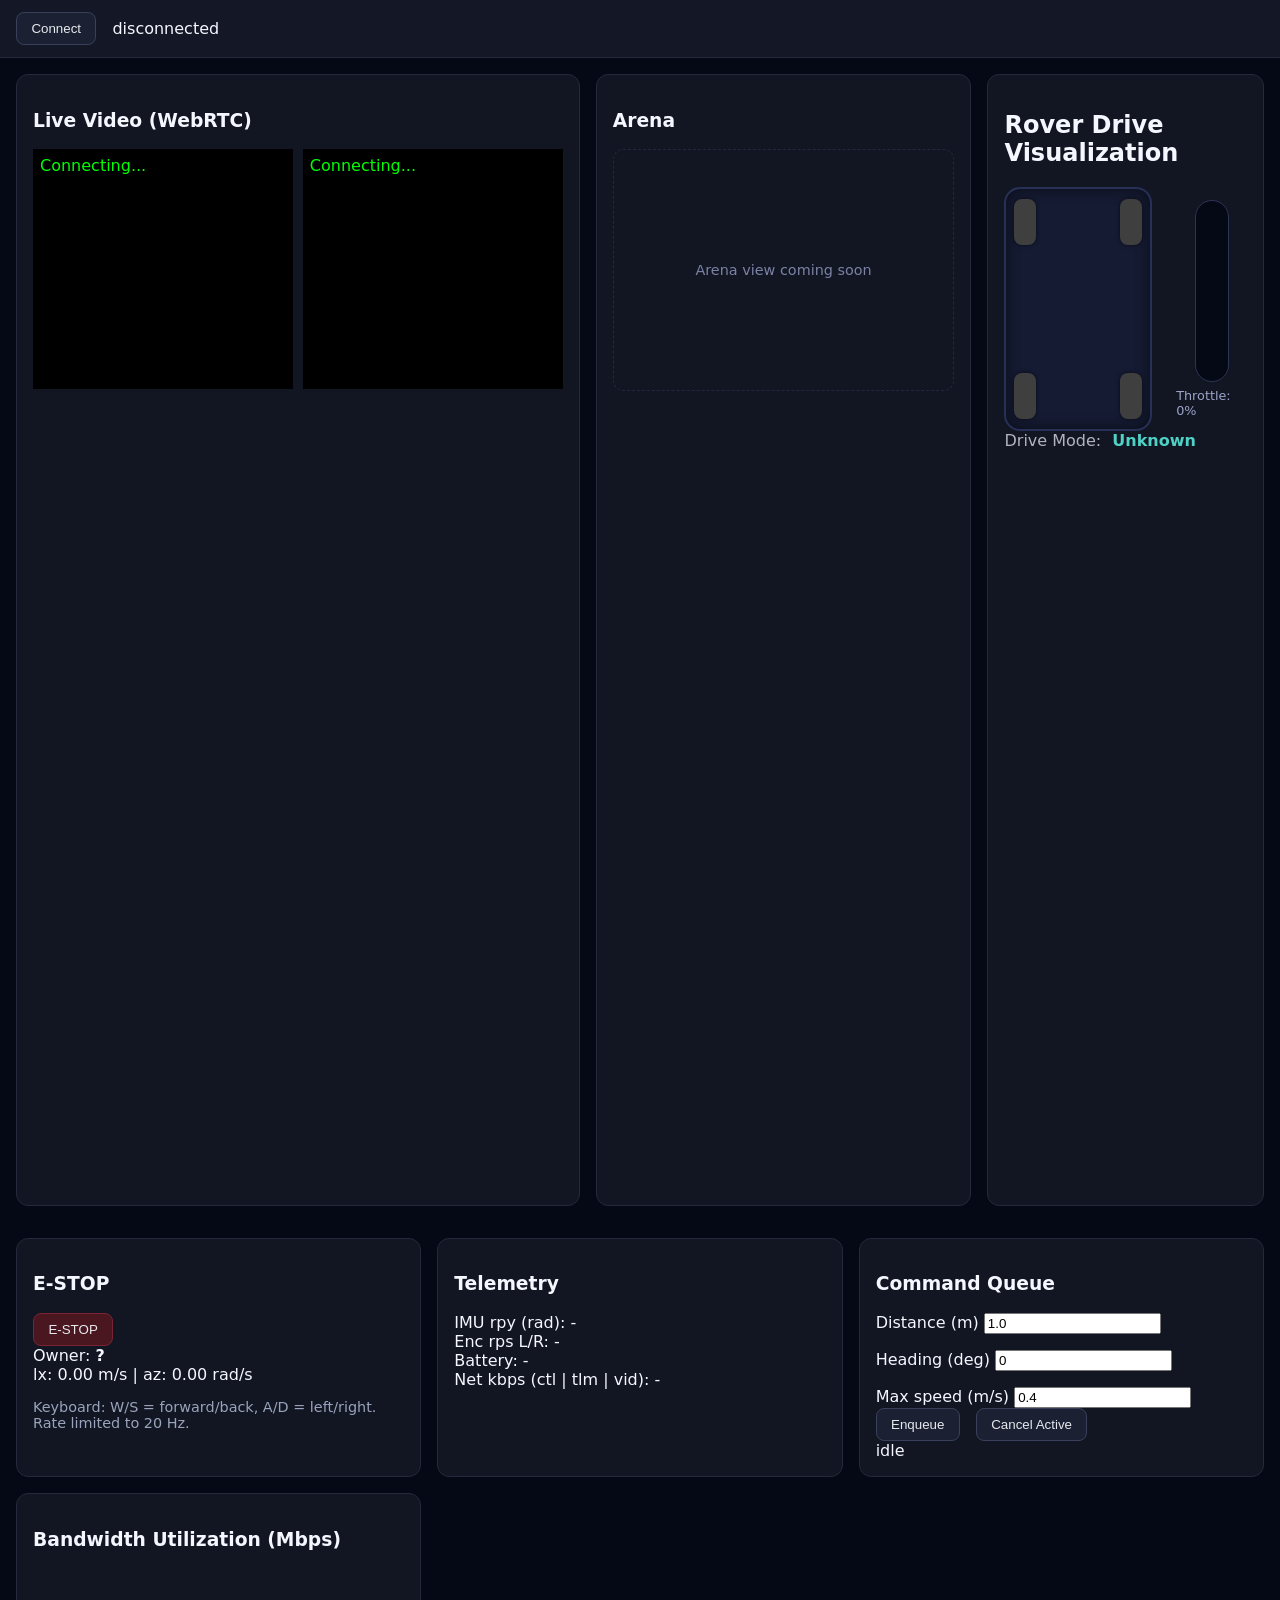
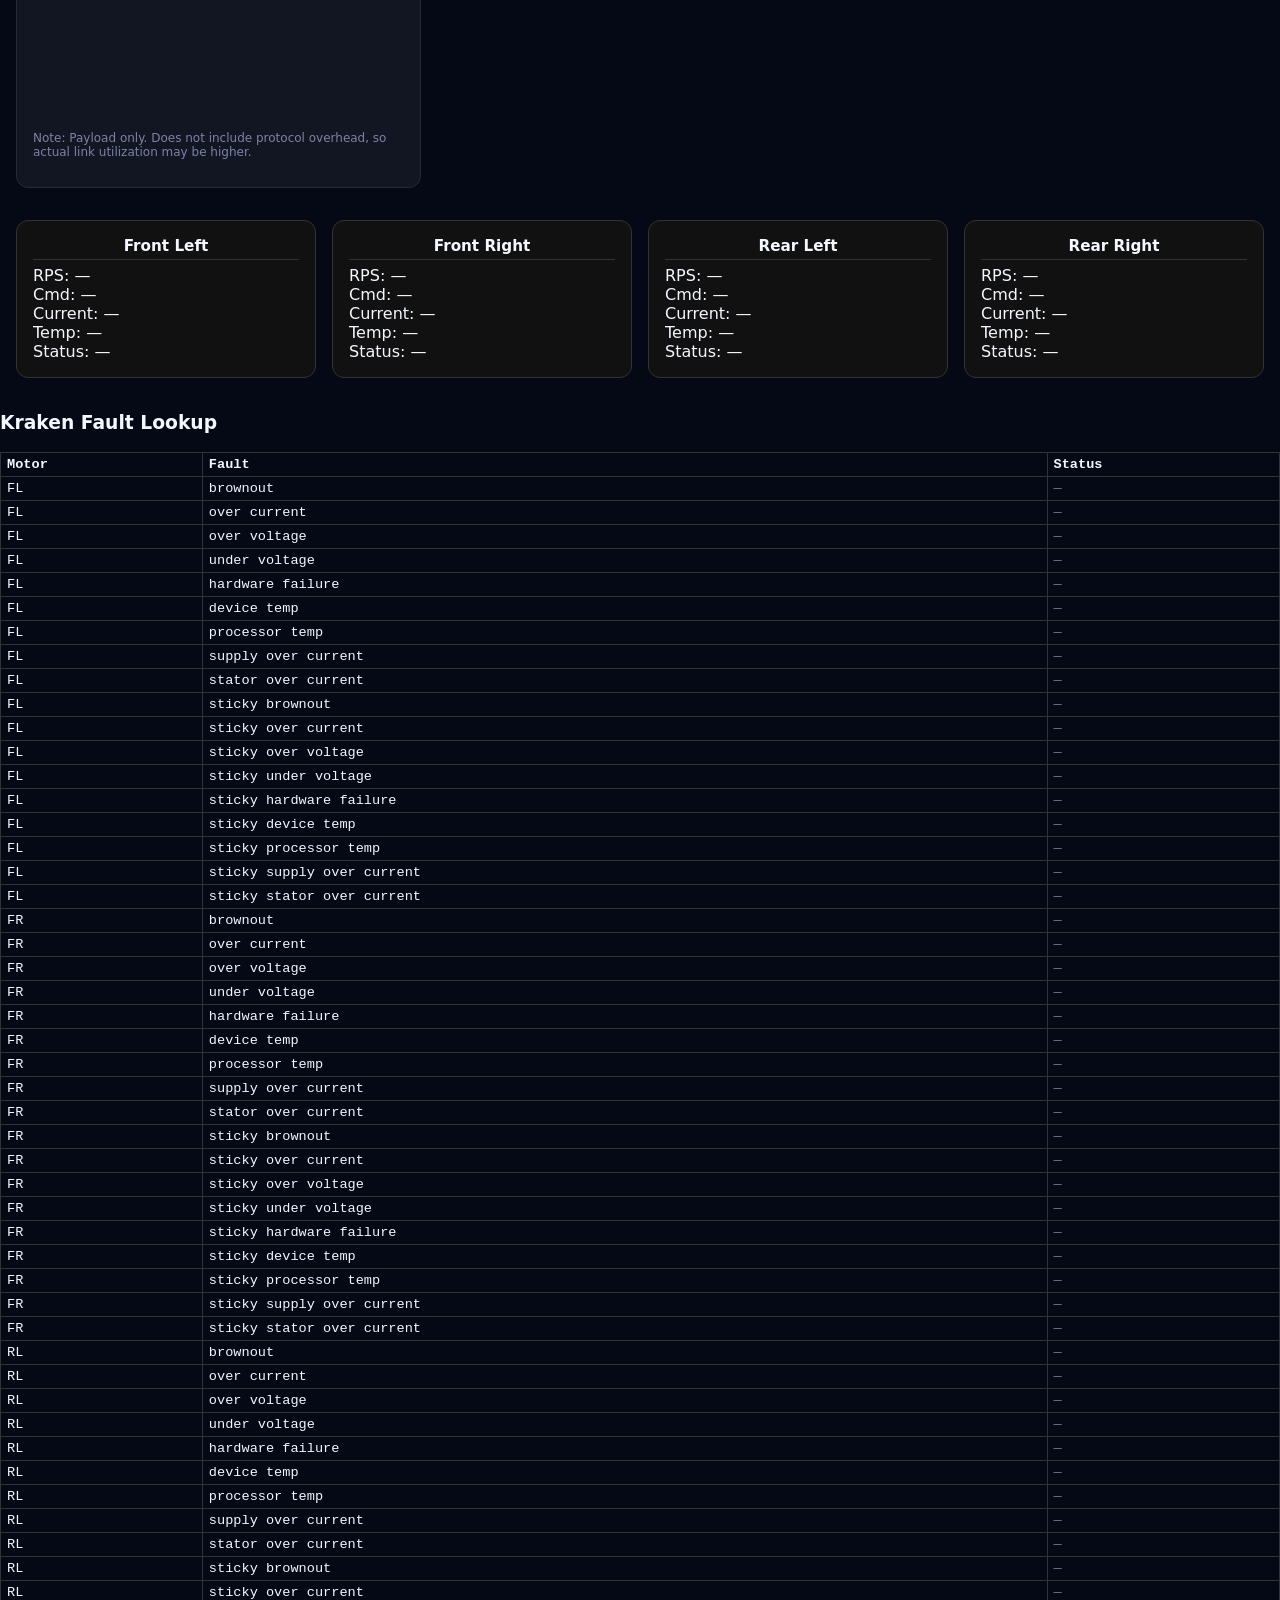
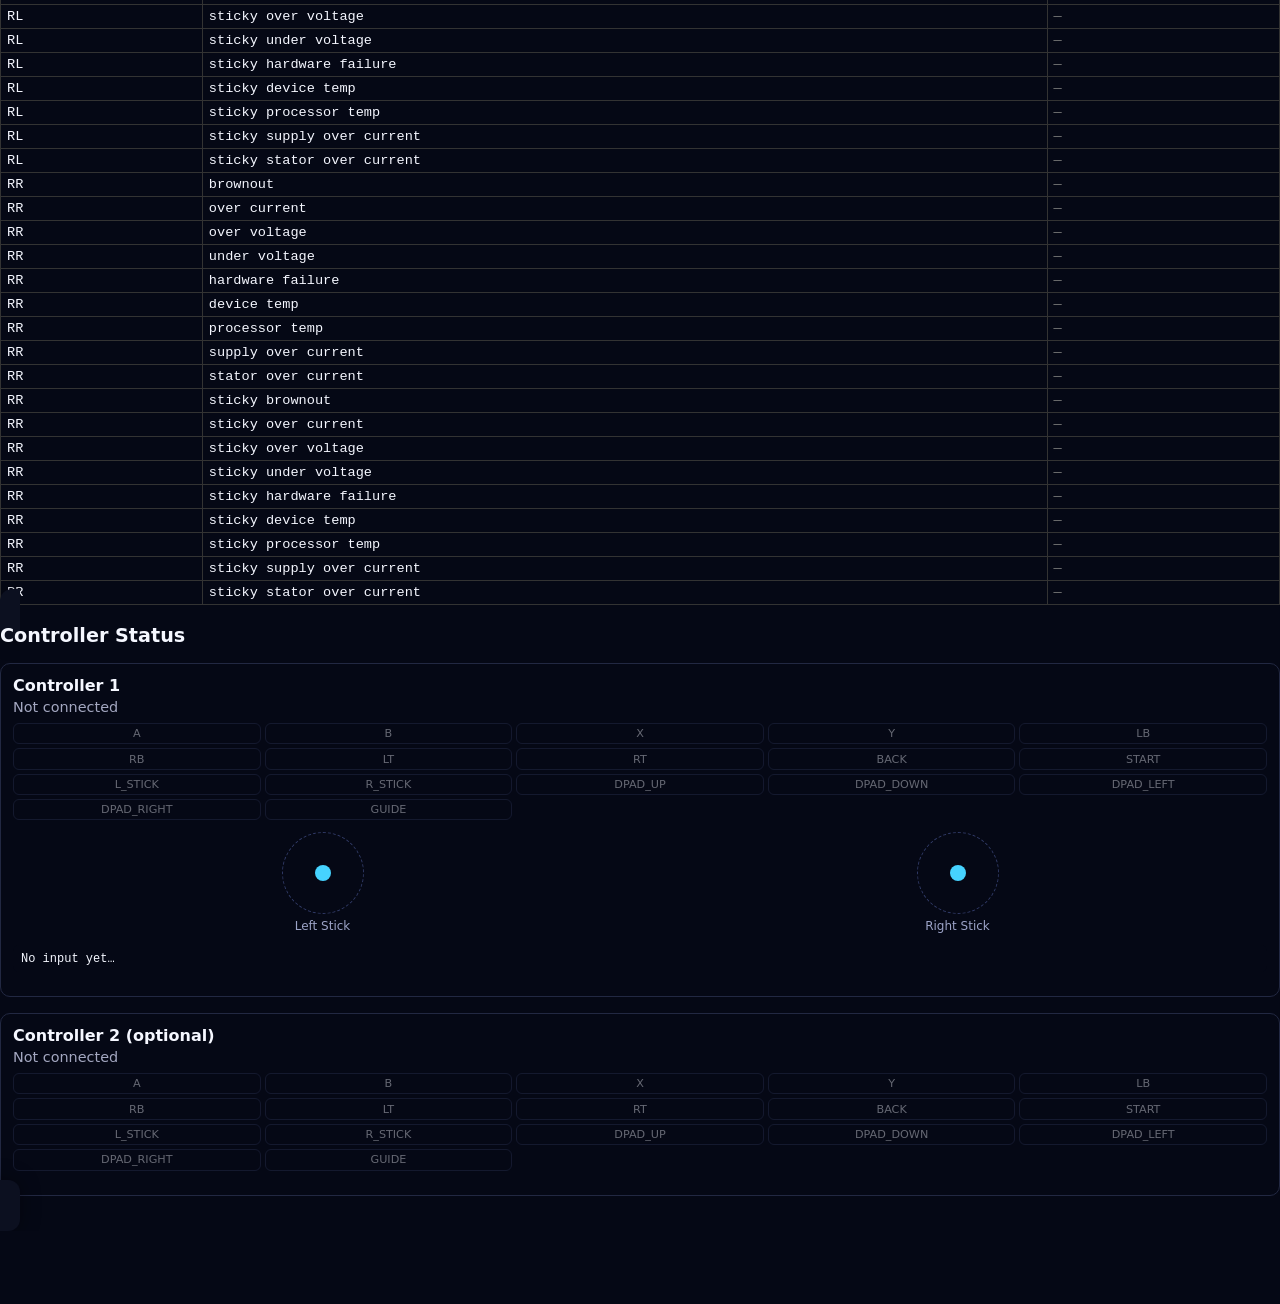
==== Laptop-Dashboard/web/index.html @ 044605cf "Dr chat changes to fix migration issues (may or may not work)" ====
<!doctype html>
<html lang="en">
  <head>
    <meta charset="utf-8">
    <title>Driver Station</title>
    <link rel="stylesheet" href="style.css">
  </head>
  <body>
    <!-- Top connection bar -->
    <connection-bar></connection-bar>

  <div class="dashboard-layout">
    <!-- Top grid for video + arena -->
    <section class="top-row">
      <video-panel></video-panel>
      <arena-panel></arena-panel>
      <rover-visual-panel></rover-visual-panel>
    </section>

    <!-- Main grid for core cards -->
    <main class="bottom-row">
      <estop-panel></estop-panel>
      <telemetry-panel></telemetry-panel>
      <queue-panel></queue-panel>
      <bandwidth-panel></bandwidth-panel>
    </main>
  </div>

  <div class="wheel-row">
    <div id="wheel_fl" class="wheel-card">
      <h3>Front Left</h3>
      <div>RPS: <span class="rps">—</span></div>
      <div>Cmd: <span class="cmd">—</span></div>
      <div>Current: <span class="current">—</span></div>
      <div>Temp: <span class="temp">—</span></div>
      <div>Status: <span class="fault">—</span></div>
    </div>

    <div id="wheel_fr" class="wheel-card">
      <h3>Front Right</h3>
      <div>RPS: <span class="rps">—</span></div>
      <div>Cmd: <span class="cmd">—</span></div>
      <div>Current: <span class="current">—</span></div>
      <div>Temp: <span class="temp">—</span></div>
      <div>Status: <span class="fault">—</span></div>
    </div>

    <div id="wheel_rl" class="wheel-card">
      <h3>Rear Left</h3>
      <div>RPS: <span class="rps">—</span></div>
      <div>Cmd: <span class="cmd">—</span></div>
      <div>Current: <span class="current">—</span></div>
      <div>Temp: <span class="temp">—</span></div>
      <div>Status: <span class="fault">—</span></div>
    </div>

    <div id="wheel_rr" class="wheel-card">
      <h3>Rear Right</h3>
      <div>RPS: <span class="rps">—</span></div>
      <div>Cmd: <span class="cmd">—</span></div>
      <div>Current: <span class="current">—</span></div>
      <div>Temp: <span class="temp">—</span></div>
      <div>Status: <span class="fault">—</span></div>
    </div>
  </div>

  <div class="faults-panel">
  <h3>Kraken Fault Lookup</h3>

  <table class="fault-table">
    <thead>
      <tr>
        <th>Motor</th>
        <th>Fault</th>
        <th>Status</th>
      </tr>
    </thead>
    <tbody id="fault_table_body"></tbody>
  </table>
</div>

    <!-- Controller + Rover panels -->
    <controller-panel></controller-panel>
    <!-- rover-visual-panel></rover-visual-panel -->

    <!-- JS entrypoint: loads components, then your old scripts -->
    <script src="/components/chart.js"></script>
    <script type="module" src="main.js"></script>
  </body>
</html>
---- Laptop-Dashboard/web/style.css ----
body { font-family: system-ui, sans-serif; margin: 0; background: #0b0d12; color: #e7e9ee; }
.bar { display:flex; gap:1rem; align-items:center; padding:0.75rem 1rem; background:#141826; border-bottom:1px solid #242a3b; }
button { padding:0.5rem 0.9rem; border-radius:8px; border:1px solid #39415a; background:#1b2133; color:#e7e9ee; cursor:pointer; }
button.danger { background:#4a1620; border-color:#7a2333; }
.bottom-row { display:grid; gap:1rem; padding:1rem; grid-template-columns: repeat(auto-fit, minmax(320px, 1fr)); }
.top-row { display:grid; gap:1rem; padding:1rem; grid-template-columns: 3fr 2fr 1fr; }
.card { background:#121623; border:1px solid #242a3b; border-radius:12px; padding:1rem; }
.dashboard-layout { display:grid; grid-template-rows: 2fr 1fr; height: 100%;}
.row { display:flex; gap:1rem; align-items:center; flex-wrap:wrap; }
.note { color:#9aa3bc; font-size:0.9rem; }
video { width:100%; max-height:360px; background:#000; border-radius:8px; }
body {
  margin: 0;
  font-family: system-ui, -apple-system, BlinkMacSystemFont, "Segoe UI", sans-serif;
  background: #050815;
  color: #f5f7ff;
}

.dashboard {
  display: flex;
  flex-wrap: wrap;
  gap: 1.5rem;
  padding: 1.5rem;
}

.panel {
  background: #0c1020;
  border-radius: 12px;
  padding: 1rem 1.25rem;
  box-shadow: 0 0 20px rgba(0, 0, 0, 0.4);
  flex: 1 1 360px;
  min-width: 320px;
}

.panel h2 {
  margin-top: 0;
  font-size: 1.2rem;
}

.arena-container {
  display: flex;
  flex: 1;
}

.arena-placeholder {
  flex: 1;
  border: 1px dashed #222842;
  border-radius: 10px;
  display: flex;
  align-items: center;
  justify-content: center;
  color: #7c82a5;
  font-size: 0.9rem;
  min-height: 240px;
}

/* Controller panel */

#controller-slots {
  display: flex;
  flex-direction: column;
  gap: 1rem;
}

.controller-slot {
  border: 1px solid #222842;
  border-radius: 10px;
  padding: 0.75rem;
}

.controller-slot h3 {
  margin: 0 0 0.25rem;
  font-size: 1rem;
}

.controller-slot .status {
  margin: 0 0 0.5rem;
  font-size: 0.9rem;
  color: #a3a7c0;
}

.buttons-grid {
  display: grid;
  grid-template-columns: repeat(5, minmax(50px, 1fr));
  gap: 0.25rem;
  margin-bottom: 0.75rem;
}

.button-indicator {
  font-size: 0.7rem;
  border-radius: 6px;
  padding: 0.2rem 0.3rem;
  border: 1px solid #2c3455;
  text-align: center;
  opacity: 0.4;
  transition: all 80ms ease-out;
  white-space: nowrap;
}

.button-indicator.pressed {
  opacity: 1;
  border-color: #46d3ff;
  background: rgba(70, 211, 255, 0.1);
  box-shadow: 0 0 6px rgba(70, 211, 255, 0.7);
}

.sticks-row {
  display: flex;
  justify-content: space-between;
  gap: 1rem;
  margin-bottom: 0.5rem;
}

.stick-visual {
  flex: 1;
  display: flex;
  flex-direction: column;
  align-items: center;
}

.stick-origin {
  width: 80px;
  height: 80px;
  border-radius: 50%;
  border: 1px dashed #303a66;
  display: flex;
  align-items: center;
  justify-content: center;
  position: relative;
}

.stick-dot {
  width: 16px;
  height: 16px;
  border-radius: 50%;
  background: #46d3ff;
  position: absolute;
  transform: translate(0, 0);
}

.stick-label {
  margin-top: 0.3rem;
  font-size: 0.75rem;
  color: #9ca3c7;
}

.pressed-display {
  background: #050815;
  border-radius: 6px;
  padding: 0.4rem 0.5rem;
  font-size: 0.75rem;
  max-height: 3.5rem;
  overflow: hidden;
}

/* Rover visualization */

#rover-visual {
  display: flex;
  align-items: center;
  gap: 1.5rem;
}

.rover-body {
  width: 160px;
  height: 240px;
  border-radius: 16px;
  background: #151b33;
  border: 2px solid #273056;
  position: relative;
  box-shadow: inset 0 0 14px rgba(0, 0, 0, 0.6);
}

/* Wheels: simple rectangles positioned at corners */
.wheel {
  width: 22px;
  height: 46px;
  border-radius: 8px;
  background: #3f485f;
  box-shadow: 0 0 4px rgba(0, 0, 0, 0.6);
  position: absolute;
  transform-origin: center center;
  transition: transform 80ms linear, background 80ms linear;
}

.wheel.front-left {
  top: 10px;
  left: 8px;
}

.wheel.front-right {
  top: 10px;
  right: 8px;
}

.wheel.rear-left {
  bottom: 10px;
  left: 8px;
}

.wheel.rear-right {
  bottom: 10px;
  right: 8px;
}

.throttle-indicator {
  display: flex;
  flex-direction: column;
  align-items: center;
}

.throttle-bar {
  width: 32px;
  height: 180px;
  border-radius: 999px;
  border: 1px solid #2c3455;
  background: #050815;
  overflow: hidden;
  position: relative;
}

#throttle-fill {
  position: absolute;
  bottom: 50%;
  width: 100%;
  height: 0%;
  background: linear-gradient(to top, #22c55e, #46d3ff);
  transition: height 80ms ease-out, transform 80ms ease-out;
}

#throttle-label {
  margin-top: 0.4rem;
  font-size: 0.8rem;
  color: #9ca3c7;
}

.hint {
  font-size: 0.75rem;
  margin-top: 0.5rem;
  color: #7c82a5;
}

/* Wheel telemetry row */
.wheel-row {
  display: grid;
  grid-template-columns: repeat(4, 1fr);
  gap: 1rem;
  padding: 1rem;
}

.wheel-card {
  background: #111;
  border: 1px solid #333;
  border-radius: 12px;
  padding: 1rem;
}

.wheel-card h3 {
  margin: 0 0 6px 0;
  font-size: 0.95rem;
  text-align: center;
  border-bottom: 1px solid #333;
  padding-bottom: 4px;
}

/* Fault table */
.fault-table {
  width: 100%;
  border-collapse: collapse;
  font-family: monospace;
  font-size: 0.85rem;
}

.fault-table th,
.fault-table td {
  border: 1px solid #333;
  padding: 4px 6px;
  text-align: left;
}

.fault-cell.ok,
.fault-ok {
  color: #4caf50;
  font-weight: bold;
}

.fault-cell.fault-active,
.fault-active {
  color: #ff5252;
  font-weight: bold;
}

.fault-cell.unknown {
  color: #777;
}

/* drive mode */
.drive-mode-indicator {
  margin-bottom: 10px;
  font-size: 16px;
}

.drive-mode-indicator .label {
  opacity: 0.7;
  margin-right: 6px;
}

#drive-mode-value {
  font-weight: bold;
  color: #4fd1c5;
}
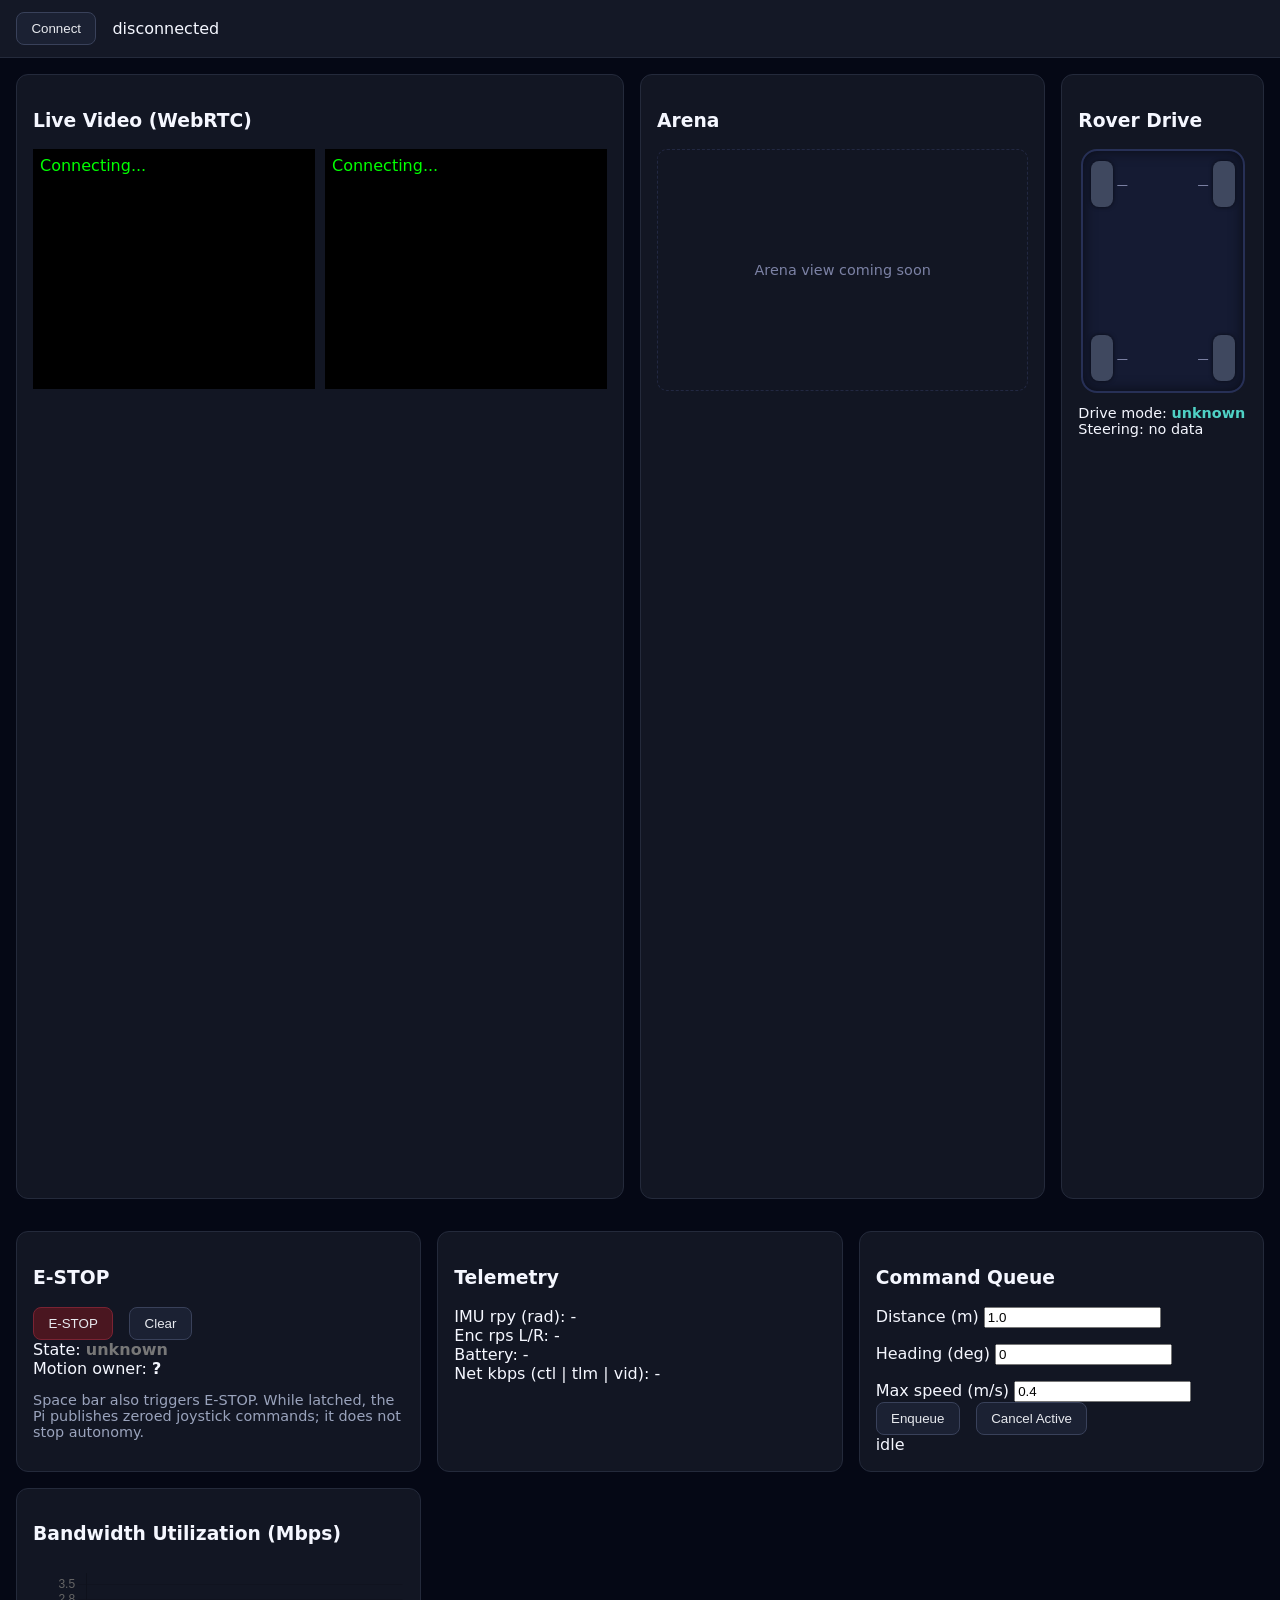
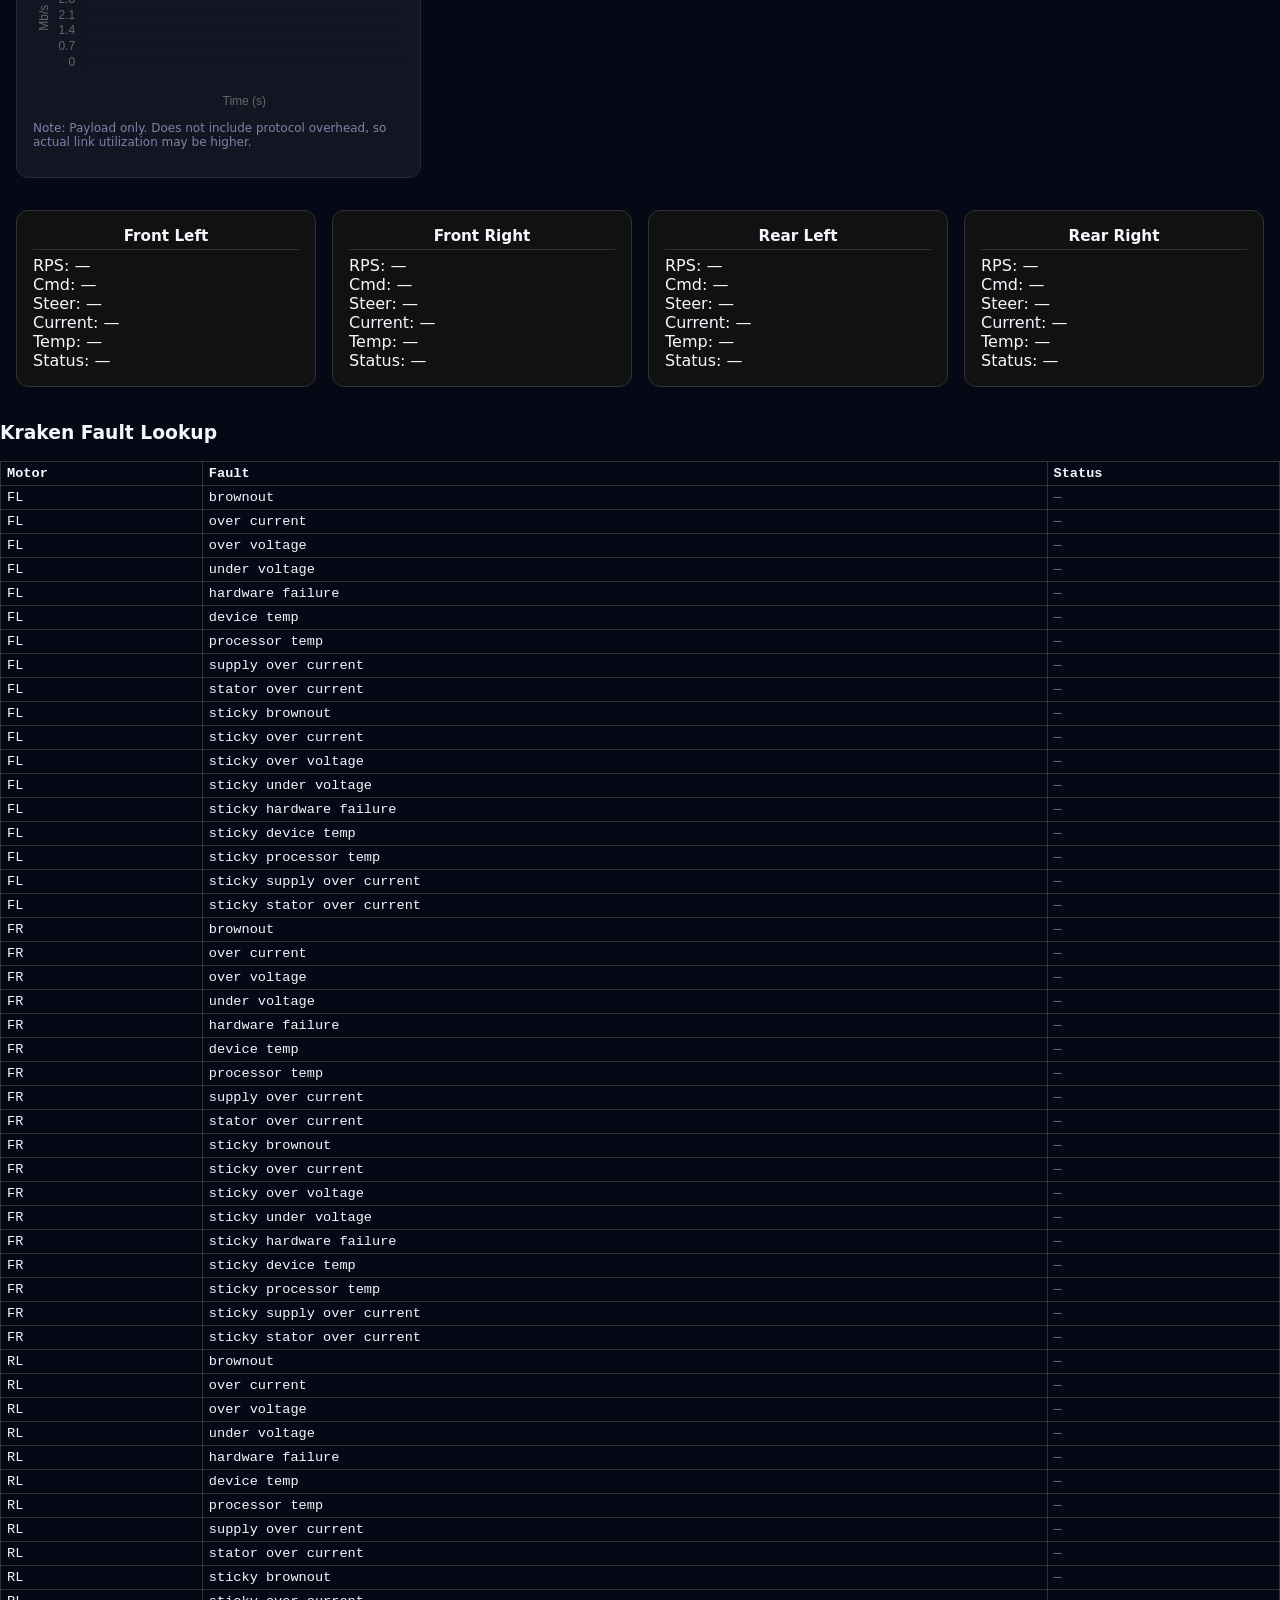
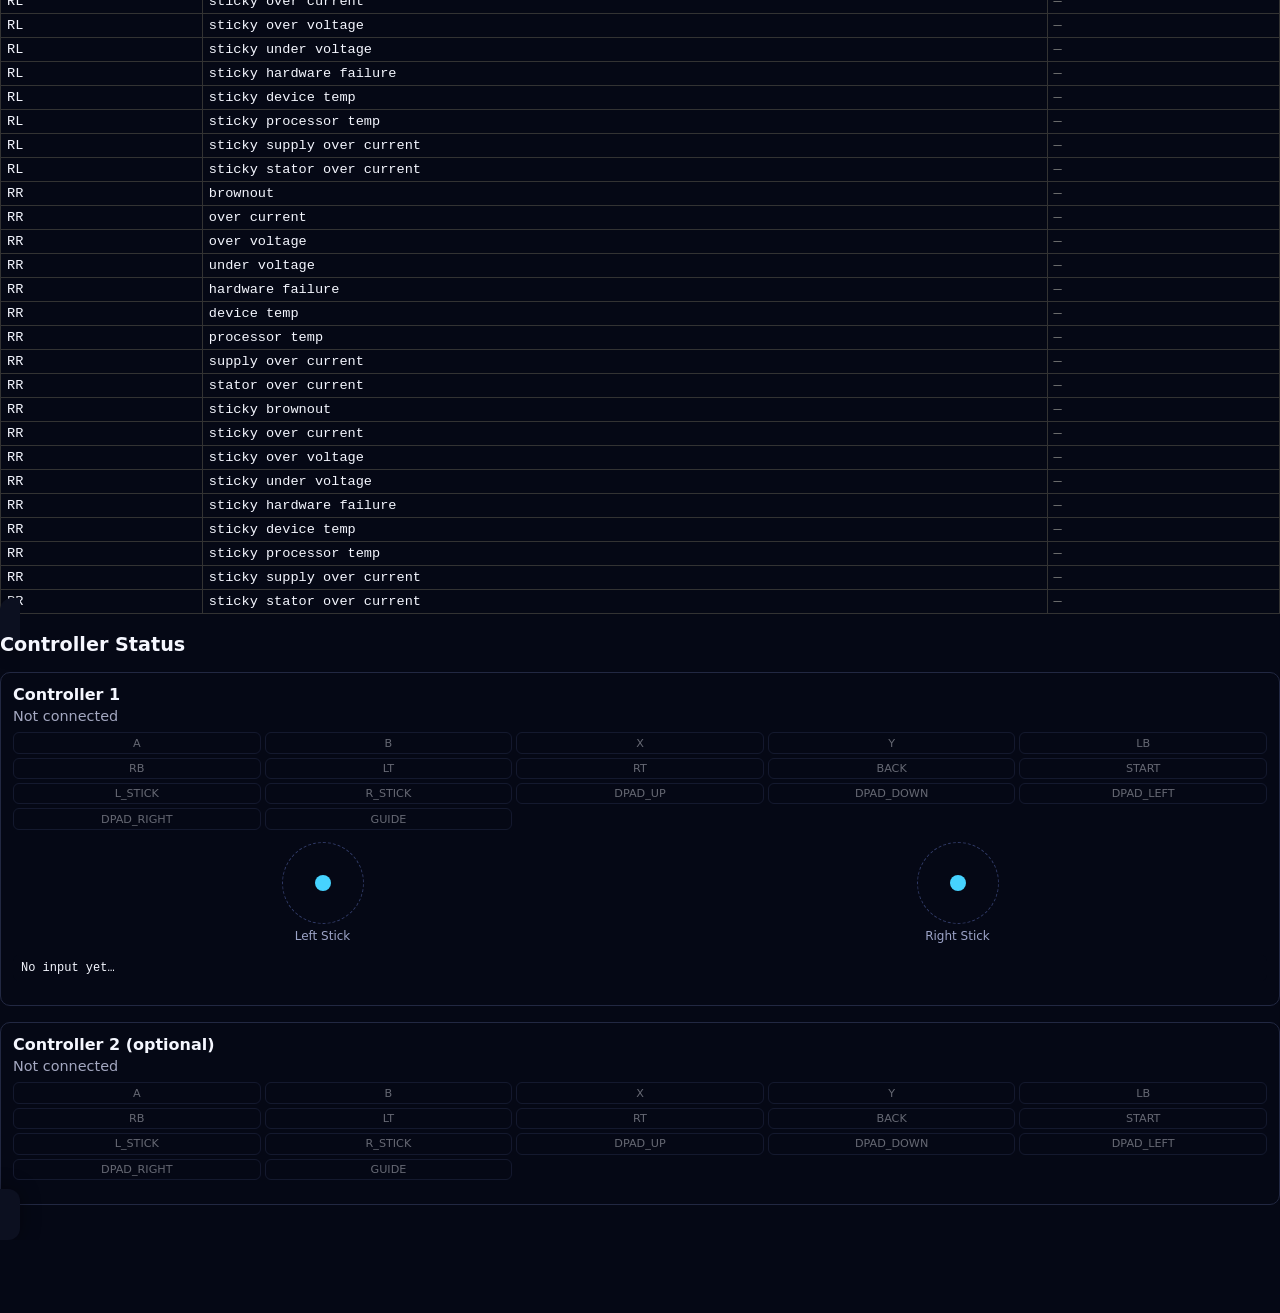
==== commit 73841d94: "- clean up repo - make so rover visualization is based on feedback -add latch to the estop" ====
--- a/Laptop-Dashboard/web/index.html
+++ b/Laptop-Dashboard/web/index.html
@@ -6,85 +6,48 @@
     <link rel="stylesheet" href="style.css">
   </head>
   <body>
-    <!-- Top connection bar -->
     <connection-bar></connection-bar>
 
-  <div class="dashboard-layout">
-    <!-- Top grid for video + arena -->
-    <section class="top-row">
-      <video-panel></video-panel>
-      <arena-panel></arena-panel>
-      <rover-visual-panel></rover-visual-panel>
-    </section>
+    <div class="dashboard-layout">
+      <section class="top-row">
+        <video-panel></video-panel>
+        <arena-panel></arena-panel>
+        <rover-visual-panel></rover-visual-panel>
+      </section>
 
-    <!-- Main grid for core cards -->
-    <main class="bottom-row">
-      <estop-panel></estop-panel>
-      <telemetry-panel></telemetry-panel>
-      <queue-panel></queue-panel>
-      <bandwidth-panel></bandwidth-panel>
-    </main>
-  </div>
-
-  <div class="wheel-row">
-    <div id="wheel_fl" class="wheel-card">
-      <h3>Front Left</h3>
-      <div>RPS: <span class="rps">—</span></div>
-      <div>Cmd: <span class="cmd">—</span></div>
-      <div>Current: <span class="current">—</span></div>
-      <div>Temp: <span class="temp">—</span></div>
-      <div>Status: <span class="fault">—</span></div>
+      <main class="bottom-row">
+        <estop-panel></estop-panel>
+        <telemetry-panel></telemetry-panel>
+        <queue-panel></queue-panel>
+        <bandwidth-panel></bandwidth-panel>
+      </main>
     </div>
 
-    <div id="wheel_fr" class="wheel-card">
-      <h3>Front Right</h3>
-      <div>RPS: <span class="rps">—</span></div>
-      <div>Cmd: <span class="cmd">—</span></div>
-      <div>Current: <span class="current">—</span></div>
-      <div>Temp: <span class="temp">—</span></div>
-      <div>Status: <span class="fault">—</span></div>
+    <div class="wheel-row">
+      <wheel-card wheel="fl" label="Front Left"></wheel-card>
+      <wheel-card wheel="fr" label="Front Right"></wheel-card>
+      <wheel-card wheel="rl" label="Rear Left"></wheel-card>
+      <wheel-card wheel="rr" label="Rear Right"></wheel-card>
     </div>
 
-    <div id="wheel_rl" class="wheel-card">
-      <h3>Rear Left</h3>
-      <div>RPS: <span class="rps">—</span></div>
-      <div>Cmd: <span class="cmd">—</span></div>
-      <div>Current: <span class="current">—</span></div>
-      <div>Temp: <span class="temp">—</span></div>
-      <div>Status: <span class="fault">—</span></div>
+    <div class="faults-panel">
+      <h3>Kraken Fault Lookup</h3>
+      <table class="fault-table">
+        <thead>
+          <tr>
+            <th>Motor</th>
+            <th>Fault</th>
+            <th>Status</th>
+          </tr>
+        </thead>
+        <tbody id="fault_table_body"></tbody>
+      </table>
     </div>
 
-    <div id="wheel_rr" class="wheel-card">
-      <h3>Rear Right</h3>
-      <div>RPS: <span class="rps">—</span></div>
-      <div>Cmd: <span class="cmd">—</span></div>
-      <div>Current: <span class="current">—</span></div>
-      <div>Temp: <span class="temp">—</span></div>
-      <div>Status: <span class="fault">—</span></div>
-    </div>
-  </div>
+    <controller-panel></controller-panel>
 
-  <div class="faults-panel">
-  <h3>Kraken Fault Lookup</h3>
-
-  <table class="fault-table">
-    <thead>
-      <tr>
-        <th>Motor</th>
-        <th>Fault</th>
-        <th>Status</th>
-      </tr>
-    </thead>
-    <tbody id="fault_table_body"></tbody>
-  </table>
-</div>
-
-    <!-- Controller + Rover panels -->
-    <controller-panel></controller-panel>
-    <!-- rover-visual-panel></rover-visual-panel -->
-
-    <!-- JS entrypoint: loads components, then your old scripts -->
-    <script src="/components/chart.js"></script>
+    <!-- Chart.js must be a classic script: bandwidth-panel.js uses the global Chart -->
+    <script src="components/chart.js"></script>
     <script type="module" src="main.js"></script>
   </body>
 </html>
--- a/Laptop-Dashboard/web/style.css
+++ b/Laptop-Dashboard/web/style.css
@@ -1,4 +1,3 @@
-body { font-family: system-ui, sans-serif; margin: 0; background: #0b0d12; color: #e7e9ee; }
 .bar { display:flex; gap:1rem; align-items:center; padding:0.75rem 1rem; background:#141826; border-bottom:1px solid #242a3b; }
 button { padding:0.5rem 0.9rem; border-radius:8px; border:1px solid #39415a; background:#1b2133; color:#e7e9ee; cursor:pointer; }
 button.danger { background:#4a1620; border-color:#7a2333; }
@@ -16,12 +15,16 @@
   color: #f5f7ff;
 }
 
-.dashboard {
-  display: flex;
-  flex-wrap: wrap;
-  gap: 1.5rem;
-  padding: 1.5rem;
-}
+/* Connection bar alerts (non-blocking replacement for window.alert) */
+#alertMsg { margin-left: auto; font-size: 0.9rem; }
+.alert-info { color: #46d3ff; }
+.alert-warn { color: #fbbf24; }
+.alert-error { color: #ff5252; font-weight: bold; }
+
+/* E-stop state */
+.estop-latched { color: #ff5252; }
+.estop-clear { color: #4caf50; }
+.estop-unknown { color: #777; }
 
 .panel {
   background: #0c1020;
@@ -155,15 +158,10 @@
 
 /* Rover visualization */
 
-#rover-visual {
-  display: flex;
-  align-items: center;
-  gap: 1.5rem;
-}
-
 .rover-body {
   width: 160px;
   height: 240px;
+  margin: 0 auto 0.75rem;
   border-radius: 16px;
   background: #151b33;
   border: 2px solid #273056;
@@ -171,67 +169,46 @@
   box-shadow: inset 0 0 14px rgba(0, 0, 0, 0.6);
 }
 
-/* Wheels: simple rectangles positioned at corners */
+.wheel-slot {
+  position: absolute;
+  display: flex;
+  align-items: center;
+  gap: 4px;
+}
+
+.wheel-slot.fl { top: 10px; left: 8px; }
+.wheel-slot.fr { top: 10px; right: 8px; flex-direction: row-reverse; }
+.wheel-slot.rl { bottom: 10px; left: 8px; }
+.wheel-slot.rr { bottom: 10px; right: 8px; flex-direction: row-reverse; }
+
+/* --speed (0..1) is set from measured wheel RPS */
 .wheel {
+  --speed: 0;
   width: 22px;
   height: 46px;
   border-radius: 8px;
-  background: #3f485f;
+  background: color-mix(in srgb, #46d3ff calc(var(--speed) * 100%), #3f485f);
   box-shadow: 0 0 4px rgba(0, 0, 0, 0.6);
-  position: absolute;
   transform-origin: center center;
   transition: transform 80ms linear, background 80ms linear;
 }
 
-.wheel.front-left {
-  top: 10px;
-  left: 8px;
-}
-
-.wheel.front-right {
-  top: 10px;
-  right: 8px;
-}
-
-.wheel.rear-left {
-  bottom: 10px;
-  left: 8px;
-}
-
-.wheel.rear-right {
-  bottom: 10px;
-  right: 8px;
-}
-
-.throttle-indicator {
-  display: flex;
-  flex-direction: column;
-  align-items: center;
-}
-
-.throttle-bar {
-  width: 32px;
-  height: 180px;
-  border-radius: 999px;
-  border: 1px solid #2c3455;
-  background: #050815;
-  overflow: hidden;
-  position: relative;
-}
-
-#throttle-fill {
-  position: absolute;
-  bottom: 50%;
-  width: 100%;
-  height: 0%;
-  background: linear-gradient(to top, #22c55e, #46d3ff);
-  transition: height 80ms ease-out, transform 80ms ease-out;
-}
-
-#throttle-label {
-  margin-top: 0.4rem;
-  font-size: 0.8rem;
+.wheel.reverse {
+  background: color-mix(in srgb, #fbbf24 calc(var(--speed) * 100%), #3f485f);
+}
+
+.wheel-rps {
+  font-size: 0.7rem;
   color: #9ca3c7;
+  font-variant-numeric: tabular-nums;
+}
+
+.rover-meta {
+  font-size: 0.9rem;
+}
+
+#drive-mode-value {
+  color: #4fd1c5;
 }
 
 .hint {
@@ -278,34 +255,21 @@
   text-align: left;
 }
 
-.fault-cell.ok,
 .fault-ok {
   color: #4caf50;
   font-weight: bold;
 }
 
-.fault-cell.fault-active,
 .fault-active {
   color: #ff5252;
   font-weight: bold;
 }
 
-.fault-cell.unknown {
+.fault-disconnected {
+  color: #fbbf24;
+  font-weight: bold;
+}
+
+.fault-unknown {
   color: #777;
 }
-
-/* drive mode */
-.drive-mode-indicator {
-  margin-bottom: 10px;
-  font-size: 16px;
-}
-
-.drive-mode-indicator .label {
-  opacity: 0.7;
-  margin-right: 6px;
-}
-
-#drive-mode-value {
-  font-weight: bold;
-  color: #4fd1c5;
-}
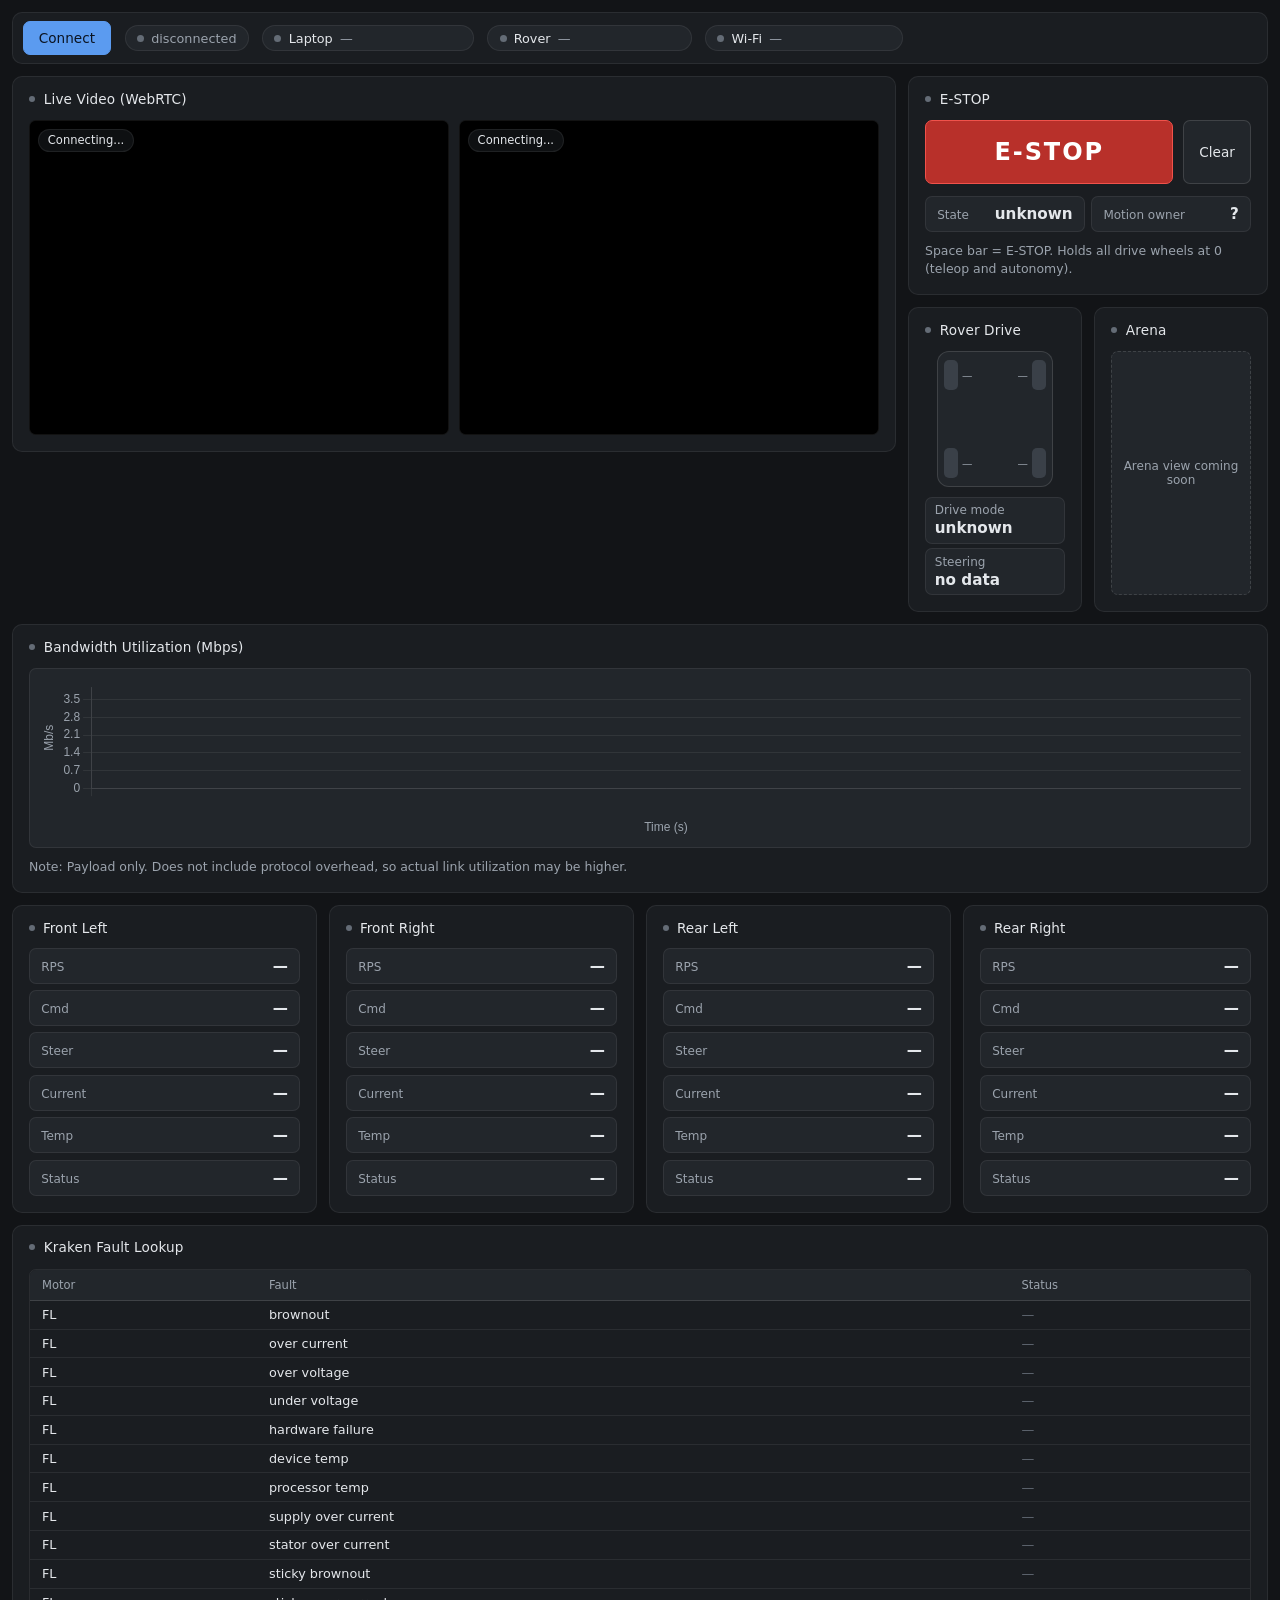
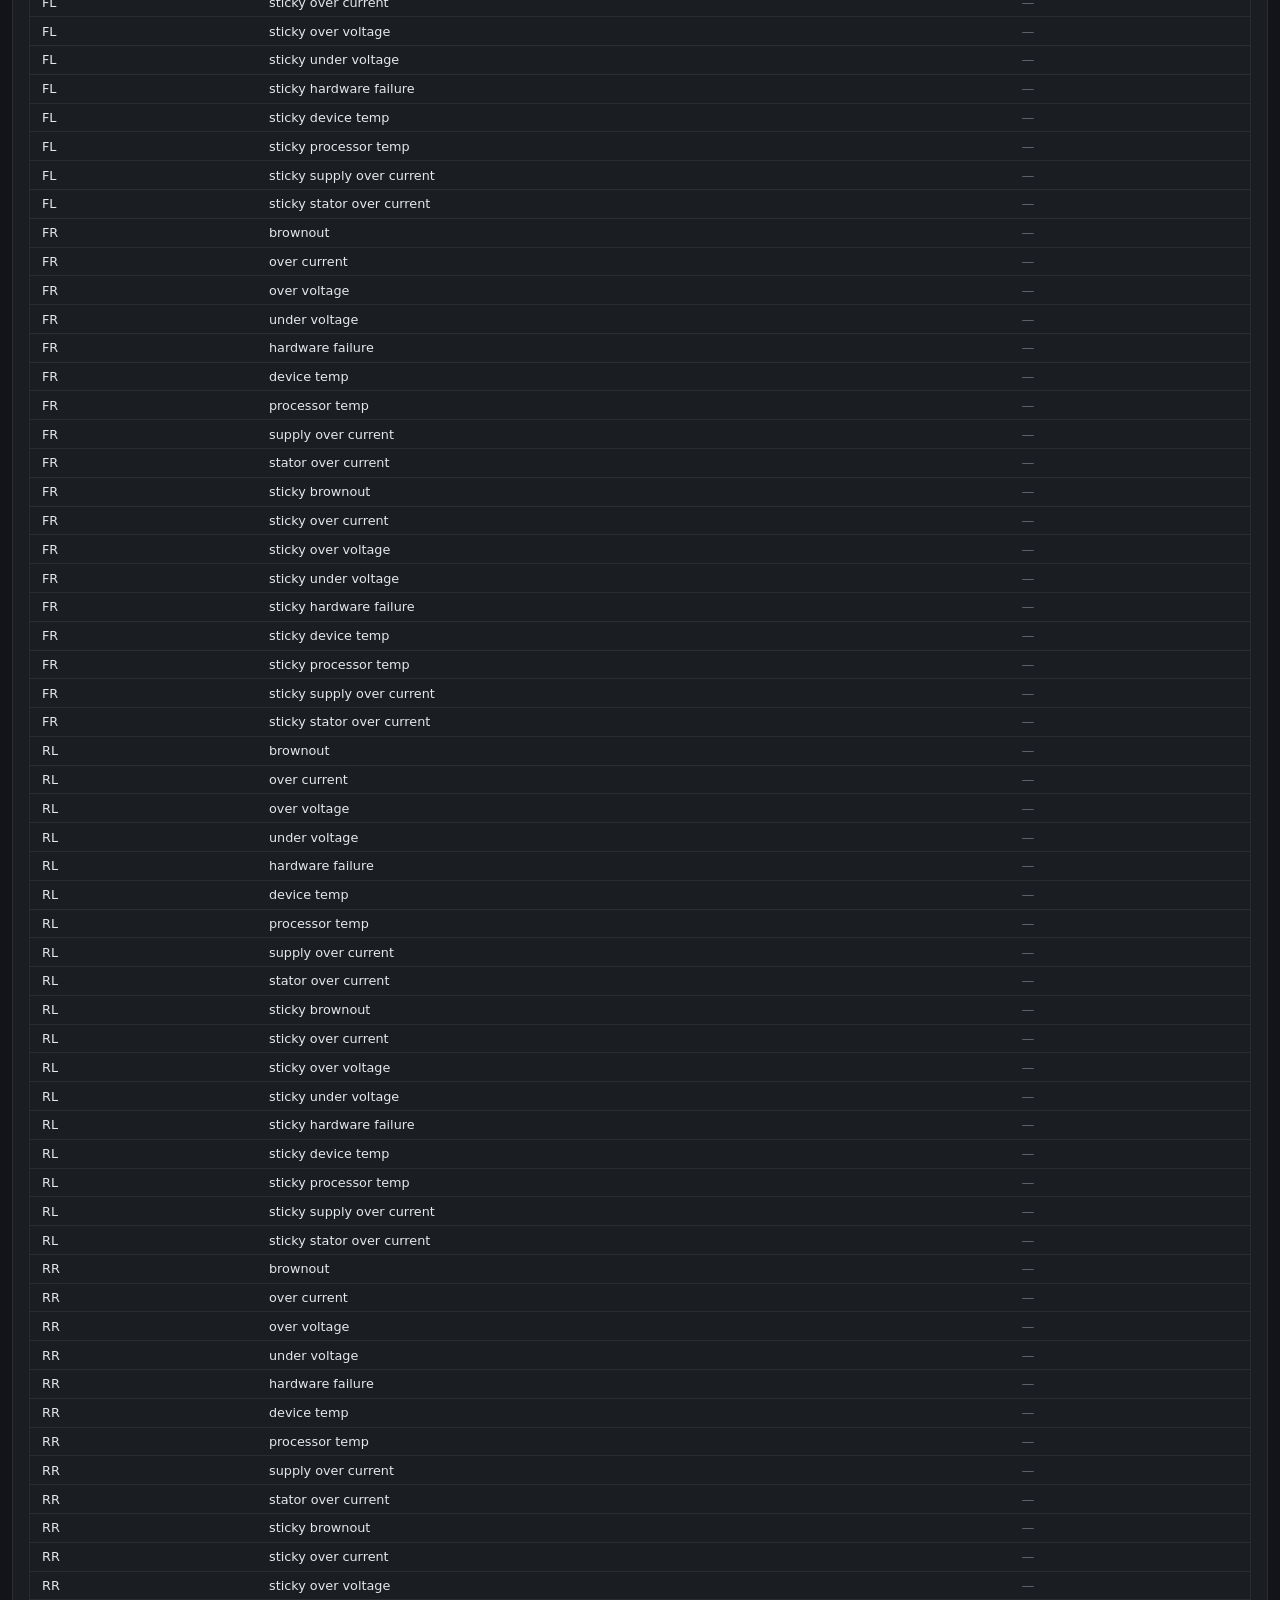
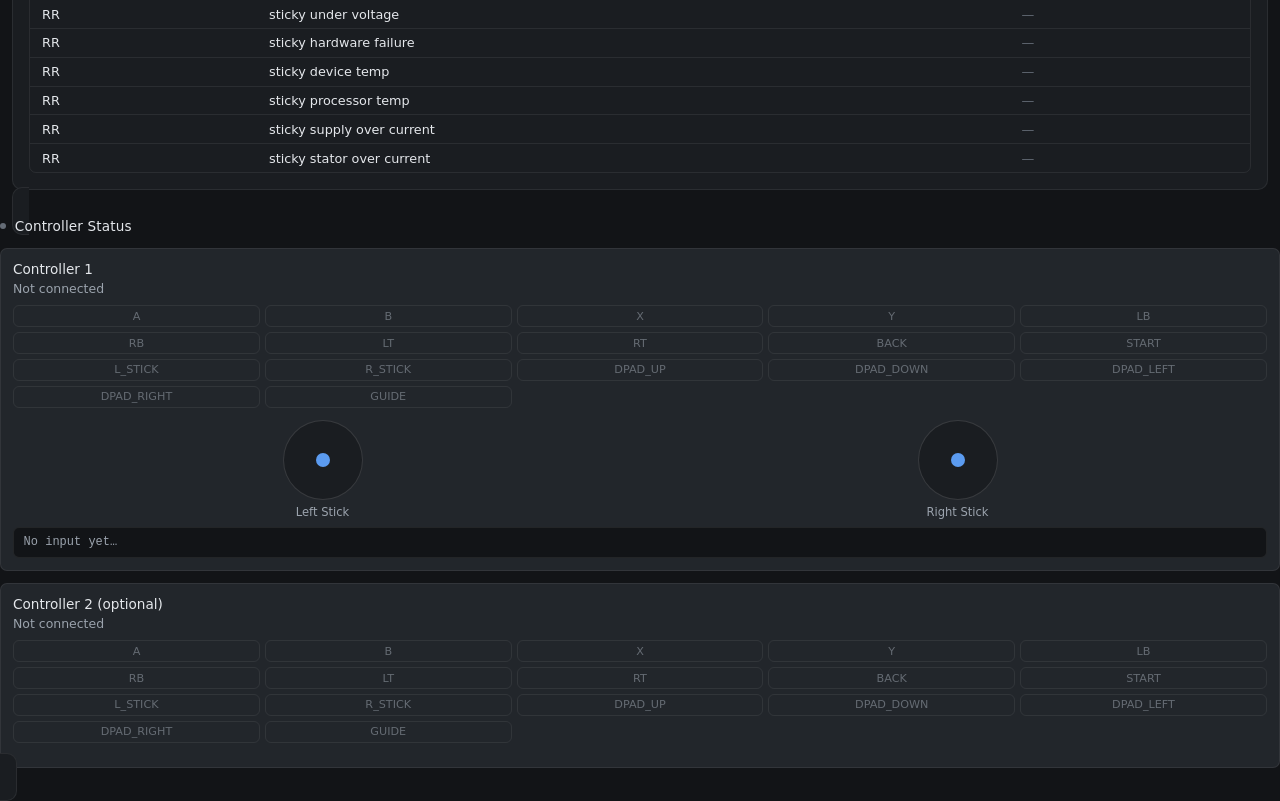
==== commit 6ccad33b: "-add hearbeat monitors -add router connection strength monitor -color pallet change -got rid of tele" ====
--- a/Laptop-Dashboard/web/index.html
+++ b/Laptop-Dashboard/web/index.html
@@ -9,16 +9,19 @@
     <connection-bar></connection-bar>
 
     <div class="dashboard-layout">
+      <!-- Everything in .top-row must fit on screen without scrolling -->
       <section class="top-row">
         <video-panel></video-panel>
-        <arena-panel></arena-panel>
-        <rover-visual-panel></rover-visual-panel>
+        <div class="side-stack">
+          <estop-panel></estop-panel>
+          <div class="mini-row">
+            <rover-visual-panel></rover-visual-panel>
+            <arena-panel></arena-panel>
+          </div>
+        </div>
       </section>
 
       <main class="bottom-row">
-        <estop-panel></estop-panel>
-        <telemetry-panel></telemetry-panel>
-        <queue-panel></queue-panel>
         <bandwidth-panel></bandwidth-panel>
       </main>
     </div>
--- a/Laptop-Dashboard/web/style.css
+++ b/Laptop-Dashboard/web/style.css
@@ -1,45 +1,307 @@
-.bar { display:flex; gap:1rem; align-items:center; padding:0.75rem 1rem; background:#141826; border-bottom:1px solid #242a3b; }
-button { padding:0.5rem 0.9rem; border-radius:8px; border:1px solid #39415a; background:#1b2133; color:#e7e9ee; cursor:pointer; }
-button.danger { background:#4a1620; border-color:#7a2333; }
-.bottom-row { display:grid; gap:1rem; padding:1rem; grid-template-columns: repeat(auto-fit, minmax(320px, 1fr)); }
-.top-row { display:grid; gap:1rem; padding:1rem; grid-template-columns: 3fr 2fr 1fr; }
-.card { background:#121623; border:1px solid #242a3b; border-radius:12px; padding:1rem; }
-.dashboard-layout { display:grid; grid-template-rows: 2fr 1fr; height: 100%;}
-.row { display:flex; gap:1rem; align-items:center; flex-wrap:wrap; }
-.note { color:#9aa3bc; font-size:0.9rem; }
-video { width:100%; max-height:360px; background:#000; border-radius:8px; }
+/* ------------------------------------------------------------
+   Theme tokens
+   Follows high-performance HMI conventions (ISA-101):
+   neutral gray base, off-white text, and color reserved for
+   meaning -- blue = interactive, green = healthy link/state,
+   amber = caution, red = alarm. Normal values stay neutral.
+   ------------------------------------------------------------ */
+:root {
+  --bg: #121417;
+
+  --surface: #1a1d21;                  /* cards */
+  --surface-2: #22262b;                /* inset tiles, buttons */
+  --surface-3: #2b3036;                /* hover */
+  --border: rgba(255, 255, 255, 0.07);
+  --border-strong: rgba(255, 255, 255, 0.13);
+
+  --text: #e4e7eb;
+  --text-muted: #9ba3ad;
+  --text-faint: #646c76;
+
+  --accent: #5b9bf0;
+  --accent-bright: #7fb2f5;
+  --accent-dim: rgba(91, 155, 240, 0.16);
+  --ok: #4fbf7f;
+  --warn: #f0b03f;
+  --danger: #f0524b;
+  --idle: #3a4048;
+
+  --radius: 10px;
+  --radius-sm: 7px;
+}
+
+* { box-sizing: border-box; }
+
 body {
   margin: 0;
-  font-family: system-ui, -apple-system, BlinkMacSystemFont, "Segoe UI", sans-serif;
-  background: #050815;
-  color: #f5f7ff;
-}
+  font-family: "Inter", "Manrope", system-ui, -apple-system, BlinkMacSystemFont, "Segoe UI", sans-serif;
+  font-size: 14px;
+  color: var(--text);
+  background: var(--bg);
+}
+
+strong { font-weight: 600; }
+
+/* ------------------------------------------------------------
+   Layout
+   ------------------------------------------------------------ */
+.dashboard-layout { display:grid; grid-template-rows: auto auto; }
+/* Videos take their native width (shrinking only if the screen is too narrow);
+   the side stack gets the rest. */
+.top-row {
+  display: grid;
+  gap: 0.75rem;
+  padding: 0.75rem 0.75rem 0;
+  grid-template-columns: minmax(0, max-content) minmax(360px, 1fr);
+  align-items: start;
+}
+.side-stack { display: flex; flex-direction: column; gap: 0.75rem; min-width: 0; }
+.mini-row { display: grid; grid-template-columns: 1fr 1fr; gap: 0.75rem; }
+.mini-row > * { display: flex; flex-direction: column; min-width: 0; }
+
+/* Compact label-over-value tiles in the small cards */
+.mini-row .stat { flex-direction: column; align-items: flex-start; gap: 0.1rem; padding: 0.35rem 0.55rem; }
+.mini-row .stat-list { gap: 0.3rem; }
+estop-panel .stat-list { display: grid; grid-template-columns: 1fr 1fr; }
+.bottom-row { display:grid; gap:0.75rem; padding:0.75rem; grid-template-columns: repeat(auto-fit, minmax(320px, 1fr)); }
+
+/* ------------------------------------------------------------
+   Cards / panels
+   ------------------------------------------------------------ */
+.card,
+.panel,
+.faults-panel {
+  background: var(--surface);
+  border: 1px solid var(--border);
+  border-radius: var(--radius);
+  padding: 0.85rem 1rem 1rem;
+}
+
+.panel,
+.faults-panel { margin: 0 0.75rem 0.75rem; }
+
+/* Card titles: small, quiet label with a lime marker */
+.card h3,
+.panel h2,
+.faults-panel h3 {
+  display: flex;
+  align-items: center;
+  gap: 0.55rem;
+  margin: 0 0 0.85rem;
+  font-size: 0.85rem;
+  font-weight: 500;
+  letter-spacing: 0.01em;
+  color: var(--text);
+}
+
+.card h3::before,
+.panel h2::before,
+.faults-panel h3::before,
+.wheel-card h3::before {
+  content: "";
+  flex: none;
+  width: 6px;
+  height: 6px;
+  border-radius: 50%;
+  background: var(--text-faint);
+}
+
+.note,
+.hint {
+  color: var(--text-muted);
+  font-size: 0.78rem;
+  line-height: 1.45;
+  margin: 0.6rem 0 0;
+}
+
+/* Label / value tiles, like the "Data Overview" rows */
+.stat-list {
+  display: flex;
+  flex-direction: column;
+  gap: 0.4rem;
+}
+
+.stat {
+  display: flex;
+  align-items: baseline;
+  justify-content: space-between;
+  gap: 0.75rem;
+  padding: 0.5rem 0.7rem;
+  background: var(--surface-2);
+  border: 1px solid var(--border);
+  border-radius: var(--radius-sm);
+}
+
+.stat-label {
+  font-size: 0.75rem;
+  color: var(--text-muted);
+  white-space: nowrap;
+}
+
+.stat > span:not(.stat-label),
+.stat > strong {
+  font-size: 0.95rem;
+  font-weight: 600;
+  color: var(--text);
+  font-variant-numeric: tabular-nums;
+  text-align: right;
+}
+
+/* ------------------------------------------------------------
+   Connection bar
+   ------------------------------------------------------------ */
+.bar {
+  display: flex;
+  gap: 0.85rem;
+  align-items: center;
+  margin: 0.75rem 0.75rem 0;
+  padding: 0.5rem 0.6rem;
+  background: var(--surface);
+  border: 1px solid var(--border);
+  border-radius: var(--radius);
+}
+
+/* Status pills; data-state = off | ok | warn | bad */
+.pill {
+  display: inline-flex;
+  align-items: center;
+  gap: 0.45rem;
+  padding: 0.3rem 0.7rem;
+  font-size: 0.8rem;
+  white-space: nowrap;
+  color: var(--text-muted);
+  background: var(--surface-2);
+  border: 1px solid var(--border);
+  border-radius: 999px;
+}
+
+.pill::before {
+  content: "";
+  flex: none;
+  width: 7px;
+  height: 7px;
+  border-radius: 50%;
+  background: var(--text-faint);
+}
+
+.pill[data-state="ok"]::before { background: var(--ok); }
+.pill[data-state="warn"]::before { background: var(--warn); }
+.pill[data-state="bad"] { color: var(--danger); border-color: rgba(240, 82, 75, 0.5); }
+.pill[data-state="bad"]::before { background: var(--danger); }
+
+#connStatus[data-state="ok"] { color: var(--text); border-color: rgba(79, 191, 127, 0.4); }
+
+/* Heartbeat link monitors */
+.link-name { font-weight: 500; color: var(--text); }
+.pill[data-state="bad"] .link-name { color: inherit; }
+.link-detail { min-width: 9.5em; font-variant-numeric: tabular-nums; }
 
 /* Connection bar alerts (non-blocking replacement for window.alert) */
-#alertMsg { margin-left: auto; font-size: 0.9rem; }
-.alert-info { color: #46d3ff; }
-.alert-warn { color: #fbbf24; }
-.alert-error { color: #ff5252; font-weight: bold; }
+#alertMsg { margin-left: auto; font-size: 0.85rem; padding-right: 0.4rem; }
+.alert-info { color: var(--accent-bright); }
+.alert-warn { color: var(--warn); }
+.alert-error { color: var(--danger); font-weight: 600; }
+
+/* ------------------------------------------------------------
+   Controls
+   ------------------------------------------------------------ */
+button {
+  padding: 0.5rem 0.95rem;
+  font: inherit;
+  font-size: 0.85rem;
+  font-weight: 500;
+  color: var(--text);
+  background: var(--surface-2);
+  border: 1px solid var(--border-strong);
+  border-radius: var(--radius-sm);
+  cursor: pointer;
+  transition: background 120ms ease, border-color 120ms ease, box-shadow 120ms ease;
+}
+
+button:hover { background: var(--surface-3); border-color: rgba(255, 255, 255, 0.18); }
+button:active { transform: translateY(1px); }
+button:focus-visible { outline: none; box-shadow: 0 0 0 2px var(--accent-dim), 0 0 0 1px var(--accent); }
+
+#btnConnect {
+  color: #0b1422;
+  background: var(--accent);
+  border-color: var(--accent);
+}
+#btnConnect:hover { background: var(--accent-bright); border-color: var(--accent-bright); }
+
+button.danger {
+  color: #fff;
+  background: #b8302a;
+  border-color: var(--danger);
+  font-weight: 700;
+  letter-spacing: 0.04em;
+}
+.estop-actions {
+  display: flex;
+  gap: 0.6rem;
+  margin-bottom: 0.75rem;
+}
+
+#btnEstop {
+  flex: 1;
+  min-height: 64px;
+  font-size: 1.5rem;
+  letter-spacing: 0.08em;
+}
+
+button.danger:hover { background: #cc3a33; border-color: #f57570; }
 
 /* E-stop state */
-.estop-latched { color: #ff5252; }
-.estop-clear { color: #4caf50; }
-.estop-unknown { color: #777; }
-
-.panel {
-  background: #0c1020;
-  border-radius: 12px;
-  padding: 1rem 1.25rem;
-  box-shadow: 0 0 20px rgba(0, 0, 0, 0.4);
-  flex: 1 1 360px;
-  min-width: 320px;
-}
-
-.panel h2 {
-  margin-top: 0;
-  font-size: 1.2rem;
-}
-
+.estop-latched { color: var(--danger); }
+.estop-clear { color: var(--ok); }
+.estop-unknown { color: var(--text-faint); }
+
+/* ------------------------------------------------------------
+   Video
+   ------------------------------------------------------------ */
+video { width:100%; max-height:360px; background:#000; border-radius:var(--radius-sm); }
+
+.video-grid { display: flex; gap: 0.6rem; width: 100%; }
+
+/* Pi cams stream 640x480 (teleop_cam_pkg PiCamVision defaults). Frames show
+   at that native size, shrinking only so the full frame fits in the viewport
+   under the connection bar and card header (~160px). */
+.video-frame {
+  position: relative;
+  flex: 0 1 auto;
+  min-width: 0;
+  width: min(640px, calc((100vh - 160px) * 4 / 3));
+  aspect-ratio: 4 / 3;
+  background: #000;
+  border: 1px solid var(--border);
+  border-radius: var(--radius-sm);
+  overflow: hidden;
+}
+
+.video-frame video {
+  width: 100%;
+  height: 100%;
+  max-height: none;
+  object-fit: contain;
+  border-radius: 0;
+}
+
+.video-stats {
+  position: absolute;
+  top: 8px;
+  left: 8px;
+  padding: 0.2rem 0.55rem;
+  font-size: 0.72rem;
+  font-variant-numeric: tabular-nums;
+  color: var(--text);
+  background: rgba(18, 20, 23, 0.8);
+  border: 1px solid var(--border);
+  border-radius: 999px;
+}
+
+/* ------------------------------------------------------------
+   Arena
+   ------------------------------------------------------------ */
 .arena-container {
   display: flex;
   flex: 1;
@@ -47,64 +309,86 @@
 
 .arena-placeholder {
   flex: 1;
-  border: 1px dashed #222842;
-  border-radius: 10px;
   display: flex;
   align-items: center;
   justify-content: center;
-  color: #7c82a5;
-  font-size: 0.9rem;
-  min-height: 240px;
-}
-
-/* Controller panel */
-
+  min-height: 120px;
+  font-size: 0.75rem;
+  text-align: center;
+  color: var(--text-muted);
+  border: 1px dashed var(--border-strong);
+  border-radius: var(--radius-sm);
+  background: var(--surface-2);
+}
+
+/* ------------------------------------------------------------
+   Bandwidth chart
+   ------------------------------------------------------------ */
+.bandwidth-chart-wrap {
+  position: relative;
+  height: 180px;
+  padding: 0.5rem;
+  background: var(--surface-2);
+  border: 1px solid var(--border);
+  border-radius: var(--radius-sm);
+}
+
+/* ------------------------------------------------------------
+   Controller panel
+   ------------------------------------------------------------ */
 #controller-slots {
   display: flex;
   flex-direction: column;
-  gap: 1rem;
+  gap: 0.75rem;
 }
 
 .controller-slot {
-  border: 1px solid #222842;
-  border-radius: 10px;
   padding: 0.75rem;
-}
+  background: var(--surface-2);
+  border: 1px solid var(--border);
+  border-radius: var(--radius-sm);
+}
+
+.controller-slot.connected { border-color: rgba(79, 191, 127, 0.4); }
 
 .controller-slot h3 {
   margin: 0 0 0.25rem;
-  font-size: 1rem;
+  font-size: 0.85rem;
+  font-weight: 500;
 }
 
 .controller-slot .status {
-  margin: 0 0 0.5rem;
-  font-size: 0.9rem;
-  color: #a3a7c0;
-}
+  margin: 0 0 0.6rem;
+  font-size: 0.78rem;
+  color: var(--text-muted);
+}
+
+.controller-slot.connected .status { color: var(--ok); }
 
 .buttons-grid {
   display: grid;
   grid-template-columns: repeat(5, minmax(50px, 1fr));
-  gap: 0.25rem;
+  gap: 0.3rem;
   margin-bottom: 0.75rem;
 }
 
 .button-indicator {
   font-size: 0.7rem;
+  padding: 0.22rem 0.3rem;
+  text-align: center;
+  white-space: nowrap;
+  color: var(--text-muted);
+  border: 1px solid var(--border-strong);
   border-radius: 6px;
-  padding: 0.2rem 0.3rem;
-  border: 1px solid #2c3455;
-  text-align: center;
-  opacity: 0.4;
+  opacity: 0.55;
   transition: all 80ms ease-out;
-  white-space: nowrap;
 }
 
 .button-indicator.pressed {
   opacity: 1;
-  border-color: #46d3ff;
-  background: rgba(70, 211, 255, 0.1);
-  box-shadow: 0 0 6px rgba(70, 211, 255, 0.7);
+  color: var(--accent-bright);
+  border-color: var(--accent);
+  background: var(--accent-dim);
 }
 
 .sticks-row {
@@ -122,51 +406,55 @@
 }
 
 .stick-origin {
+  position: relative;
+  display: flex;
+  align-items: center;
+  justify-content: center;
   width: 80px;
   height: 80px;
   border-radius: 50%;
-  border: 1px dashed #303a66;
-  display: flex;
-  align-items: center;
-  justify-content: center;
+  border: 1px solid var(--border-strong);
+  background: var(--surface);
+}
+
+.stick-dot {
+  position: absolute;
+  width: 14px;
+  height: 14px;
+  border-radius: 50%;
+  background: var(--accent);
+  transform: translate(0, 0);
+}
+
+.stick-label {
+  margin-top: 0.35rem;
+  font-size: 0.72rem;
+  color: var(--text-muted);
+}
+
+.pressed-display {
+  max-height: 3.5rem;
+  margin: 0;
+  padding: 0.45rem 0.6rem;
+  overflow: hidden;
+  font-size: 0.75rem;
+  color: var(--text-muted);
+  background: var(--bg);
+  border: 1px solid var(--border);
+  border-radius: 6px;
+}
+
+/* ------------------------------------------------------------
+   Rover visualization
+   ------------------------------------------------------------ */
+.rover-body {
   position: relative;
-}
-
-.stick-dot {
-  width: 16px;
-  height: 16px;
-  border-radius: 50%;
-  background: #46d3ff;
-  position: absolute;
-  transform: translate(0, 0);
-}
-
-.stick-label {
-  margin-top: 0.3rem;
-  font-size: 0.75rem;
-  color: #9ca3c7;
-}
-
-.pressed-display {
-  background: #050815;
-  border-radius: 6px;
-  padding: 0.4rem 0.5rem;
-  font-size: 0.75rem;
-  max-height: 3.5rem;
-  overflow: hidden;
-}
-
-/* Rover visualization */
-
-.rover-body {
-  width: 160px;
-  height: 240px;
-  margin: 0 auto 0.75rem;
-  border-radius: 16px;
-  background: #151b33;
-  border: 2px solid #273056;
-  position: relative;
-  box-shadow: inset 0 0 14px rgba(0, 0, 0, 0.6);
+  width: 116px;
+  height: 136px;
+  margin: 0 auto 0.6rem;
+  border-radius: 12px;
+  border: 1px solid var(--border-strong);
+  background: var(--surface-2);
 }
 
 .wheel-slot {
@@ -176,100 +464,94 @@
   gap: 4px;
 }
 
-.wheel-slot.fl { top: 10px; left: 8px; }
-.wheel-slot.fr { top: 10px; right: 8px; flex-direction: row-reverse; }
-.wheel-slot.rl { bottom: 10px; left: 8px; }
-.wheel-slot.rr { bottom: 10px; right: 8px; flex-direction: row-reverse; }
+.wheel-slot.fl { top: 8px; left: 6px; }
+.wheel-slot.fr { top: 8px; right: 6px; flex-direction: row-reverse; }
+.wheel-slot.rl { bottom: 8px; left: 6px; }
+.wheel-slot.rr { bottom: 8px; right: 6px; flex-direction: row-reverse; }
 
 /* --speed (0..1) is set from measured wheel RPS */
 .wheel {
   --speed: 0;
-  width: 22px;
-  height: 46px;
-  border-radius: 8px;
-  background: color-mix(in srgb, #46d3ff calc(var(--speed) * 100%), #3f485f);
-  box-shadow: 0 0 4px rgba(0, 0, 0, 0.6);
+  width: 14px;
+  height: 30px;
+  border-radius: 5px;
+  background: color-mix(in srgb, var(--accent) calc(var(--speed) * 100%), var(--idle));
   transform-origin: center center;
   transition: transform 80ms linear, background 80ms linear;
 }
 
 .wheel.reverse {
-  background: color-mix(in srgb, #fbbf24 calc(var(--speed) * 100%), #3f485f);
+  background: color-mix(in srgb, var(--warn) calc(var(--speed) * 100%), var(--idle));
 }
 
 .wheel-rps {
-  font-size: 0.7rem;
-  color: #9ca3c7;
+  font-size: 0.65rem;
+  color: var(--text-muted);
   font-variant-numeric: tabular-nums;
 }
 
-.rover-meta {
-  font-size: 0.9rem;
-}
-
-#drive-mode-value {
-  color: #4fd1c5;
-}
-
-.hint {
-  font-size: 0.75rem;
-  margin-top: 0.5rem;
-  color: #7c82a5;
-}
-
-/* Wheel telemetry row */
+#drive-mode-value { color: var(--text); }
+
+/* ------------------------------------------------------------
+   Wheel telemetry row
+   ------------------------------------------------------------ */
 .wheel-row {
   display: grid;
   grid-template-columns: repeat(4, 1fr);
-  gap: 1rem;
-  padding: 1rem;
+  gap: 0.75rem;
+  padding: 0 0.75rem 0.75rem;
 }
 
 .wheel-card {
-  background: #111;
-  border: 1px solid #333;
-  border-radius: 12px;
-  padding: 1rem;
+  background: var(--surface);
+  border: 1px solid var(--border);
+  border-radius: var(--radius);
+  padding: 0.85rem 1rem 1rem;
 }
 
 .wheel-card h3 {
-  margin: 0 0 6px 0;
-  font-size: 0.95rem;
-  text-align: center;
-  border-bottom: 1px solid #333;
-  padding-bottom: 4px;
-}
-
-/* Fault table */
+  display: flex;
+  align-items: center;
+  gap: 0.5rem;
+  margin: 0 0 0.75rem;
+  font-size: 0.85rem;
+  font-weight: 500;
+}
+
+/* ------------------------------------------------------------
+   Fault table
+   ------------------------------------------------------------ */
 .fault-table {
   width: 100%;
-  border-collapse: collapse;
-  font-family: monospace;
-  font-size: 0.85rem;
-}
-
-.fault-table th,
+  border-collapse: separate;
+  border-spacing: 0;
+  font-size: 0.8rem;
+  font-variant-numeric: tabular-nums;
+  border: 1px solid var(--border);
+  border-radius: var(--radius-sm);
+  overflow: hidden;
+}
+
+.fault-table th {
+  padding: 0.5rem 0.75rem;
+  font-size: 0.72rem;
+  font-weight: 500;
+  text-align: left;
+  color: var(--text-muted);
+  background: var(--surface-2);
+  border-bottom: 1px solid var(--border-strong);
+}
+
 .fault-table td {
-  border: 1px solid #333;
-  padding: 4px 6px;
+  padding: 0.4rem 0.75rem;
   text-align: left;
-}
-
-.fault-ok {
-  color: #4caf50;
-  font-weight: bold;
-}
-
-.fault-active {
-  color: #ff5252;
-  font-weight: bold;
-}
-
-.fault-disconnected {
-  color: #fbbf24;
-  font-weight: bold;
-}
-
-.fault-unknown {
-  color: #777;
-}
+  border-bottom: 1px solid var(--border);
+}
+
+.fault-table tbody tr:last-child td { border-bottom: none; }
+.fault-table tbody tr:hover td { background: rgba(255, 255, 255, 0.02); }
+
+.fault-ok { color: var(--text-muted); }
+.fault-active { color: var(--danger); font-weight: 600; }
+.fault-disconnected { color: var(--warn); font-weight: 600; }
+.fault-unknown { color: var(--text-faint); }
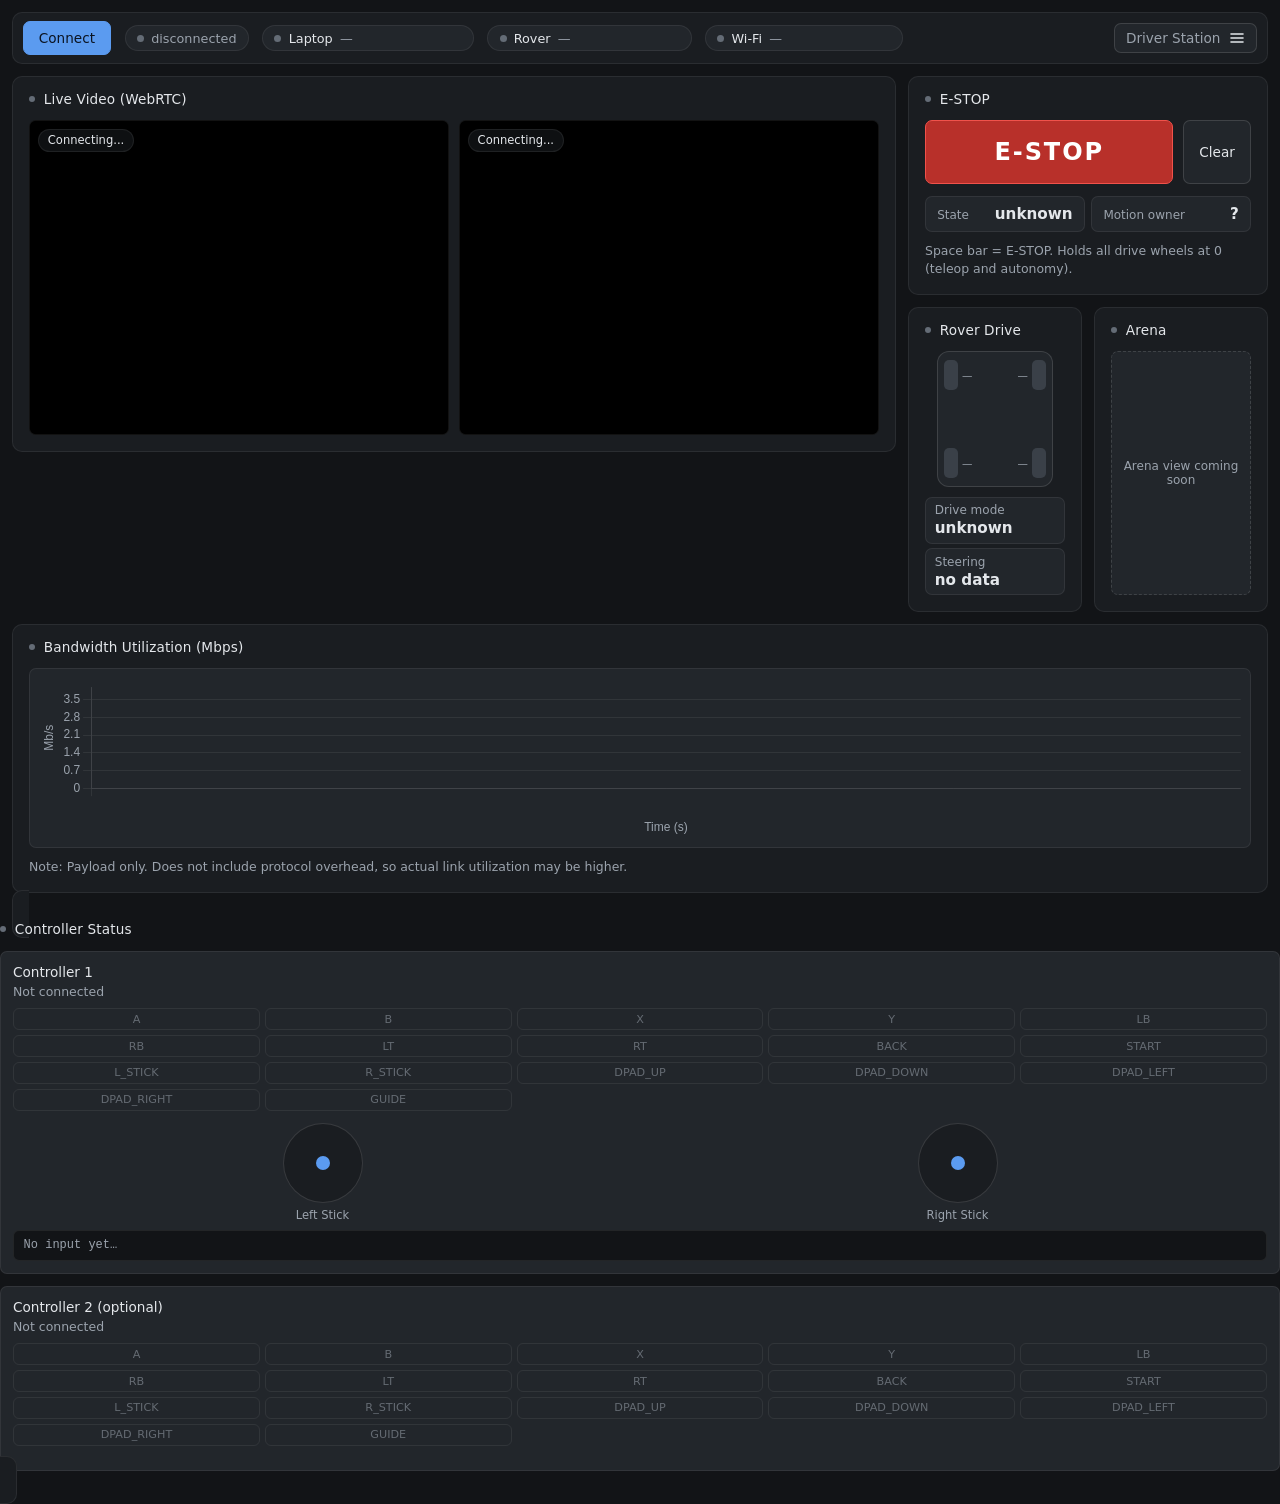
==== commit 858f1500: "Displays information about power usage of the Pi and drive motors in a seperate page on the dashboar" ====
--- a/Laptop-Dashboard/web/index.html
+++ b/Laptop-Dashboard/web/index.html
@@ -8,48 +8,62 @@
   <body>
     <connection-bar></connection-bar>
 
-    <div class="dashboard-layout">
-      <!-- Everything in .top-row must fit on screen without scrolling -->
-      <section class="top-row">
-        <video-panel></video-panel>
-        <div class="side-stack">
-          <estop-panel></estop-panel>
-          <div class="mini-row">
-            <rover-visual-panel></rover-visual-panel>
-            <arena-panel></arena-panel>
+    <div class="page" data-page="driver">
+      <div class="dashboard-layout">
+        <section class="top-row">
+          <video-panel></video-panel>
+          <div class="side-stack">
+            <estop-panel></estop-panel>
+            <div class="mini-row">
+              <rover-visual-panel></rover-visual-panel>
+              <arena-panel></arena-panel>
+            </div>
           </div>
-        </div>
+        </section>
+
+        <main class="bottom-row">
+          <bandwidth-panel></bandwidth-panel>
+        </main>
+      </div>
+
+      <controller-panel></controller-panel>
+    </div>
+
+    <div class="page" data-page="diagnostics" hidden>
+      <section class="diag-summary">
+        <div class="stat"><span class="stat-label">Drivetrain power</span><span id="drive-power">—</span></div>
+        <div class="stat"><span class="stat-label">Drive bus voltage</span><span id="drive-bus-voltage">—</span></div>
+        <div class="stat"><span class="stat-label">Pi power</span><span id="pi-power">—</span></div>
+        <div class="stat"><span class="stat-label">Pi input voltage</span><span id="pi-input-voltage">—</span></div>
       </section>
 
-      <main class="bottom-row">
-        <bandwidth-panel></bandwidth-panel>
-      </main>
+      <section class="diag-charts">
+        <power-chart source="motors"></power-chart>
+        <power-chart source="pi"></power-chart>
+      </section>
+
+      <div class="wheel-row">
+        <wheel-card wheel="fl" label="Front Left"></wheel-card>
+        <wheel-card wheel="fr" label="Front Right"></wheel-card>
+        <wheel-card wheel="rl" label="Rear Left"></wheel-card>
+        <wheel-card wheel="rr" label="Rear Right"></wheel-card>
+      </div>
+
+      <div class="faults-panel">
+        <h3>Kraken Fault Lookup</h3>
+        <table class="fault-table">
+          <thead>
+            <tr>
+              <th>Motor</th>
+              <th>Fault</th>
+              <th>Status</th>
+            </tr>
+          </thead>
+          <tbody id="fault_table_body"></tbody>
+        </table>
+      </div>
     </div>
 
-    <div class="wheel-row">
-      <wheel-card wheel="fl" label="Front Left"></wheel-card>
-      <wheel-card wheel="fr" label="Front Right"></wheel-card>
-      <wheel-card wheel="rl" label="Rear Left"></wheel-card>
-      <wheel-card wheel="rr" label="Rear Right"></wheel-card>
-    </div>
-
-    <div class="faults-panel">
-      <h3>Kraken Fault Lookup</h3>
-      <table class="fault-table">
-        <thead>
-          <tr>
-            <th>Motor</th>
-            <th>Fault</th>
-            <th>Status</th>
-          </tr>
-        </thead>
-        <tbody id="fault_table_body"></tbody>
-      </table>
-    </div>
-
-    <controller-panel></controller-panel>
-
-    <!-- Chart.js must be a classic script: bandwidth-panel.js uses the global Chart -->
     <script src="components/chart.js"></script>
     <script type="module" src="main.js"></script>
   </body>
--- a/Laptop-Dashboard/web/style.css
+++ b/Laptop-Dashboard/web/style.css
@@ -203,6 +203,79 @@
 .alert-error { color: var(--danger); font-weight: 600; }
 
 /* ------------------------------------------------------------
+   Page menu (hamburger, right end of the connection bar)
+   ------------------------------------------------------------ */
+page-menu { position: relative; flex: none; }
+
+.menu-button {
+  display: inline-flex;
+  align-items: center;
+  gap: 0.55rem;
+  padding: 0.4rem 0.7rem;
+}
+.menu-current { color: var(--text-muted); }
+.menu-icon { display: block; }
+
+.menu-list {
+  position: absolute;
+  top: calc(100% + 6px);
+  right: 0;
+  z-index: 20;
+  display: flex;
+  flex-direction: column;
+  min-width: 180px;
+  padding: 0.3rem;
+  background: var(--surface-2);
+  border: 1px solid var(--border-strong);
+  border-radius: var(--radius-sm);
+  box-shadow: 0 8px 24px rgba(0, 0, 0, 0.45);
+}
+.menu-list[hidden] { display: none; }
+
+.menu-list a {
+  padding: 0.5rem 0.7rem;
+  font-size: 0.85rem;
+  color: var(--text);
+  text-decoration: none;
+  border-radius: 5px;
+}
+.menu-list a:hover { background: var(--surface-3); }
+.menu-list a:focus-visible { outline: none; box-shadow: 0 0 0 1px var(--accent); }
+.menu-list a[aria-current="page"] { color: var(--accent-bright); background: var(--accent-dim); }
+
+/* ------------------------------------------------------------
+   Diagnostics page
+   ------------------------------------------------------------ */
+.diag-summary {
+  display: grid;
+  grid-template-columns: repeat(4, 1fr);
+  gap: 0.75rem;
+  padding: 0.75rem;
+}
+
+.diag-charts {
+  display: grid;
+  grid-template-columns: minmax(0, 2fr) minmax(0, 1fr);
+  gap: 0.75rem;
+  padding: 0 0.75rem 0.75rem;
+}
+
+.power-chart-wrap {
+  position: relative;
+  height: 240px;
+  padding: 0.5rem;
+  background: var(--surface-2);
+  border: 1px solid var(--border);
+  border-radius: var(--radius-sm);
+}
+
+@media (max-width: 900px) {
+  .diag-summary { grid-template-columns: repeat(2, 1fr); }
+  .diag-charts { grid-template-columns: 1fr; }
+  .wheel-row { grid-template-columns: repeat(2, 1fr); }
+}
+
+/* ------------------------------------------------------------
    Controls
    ------------------------------------------------------------ */
 button {
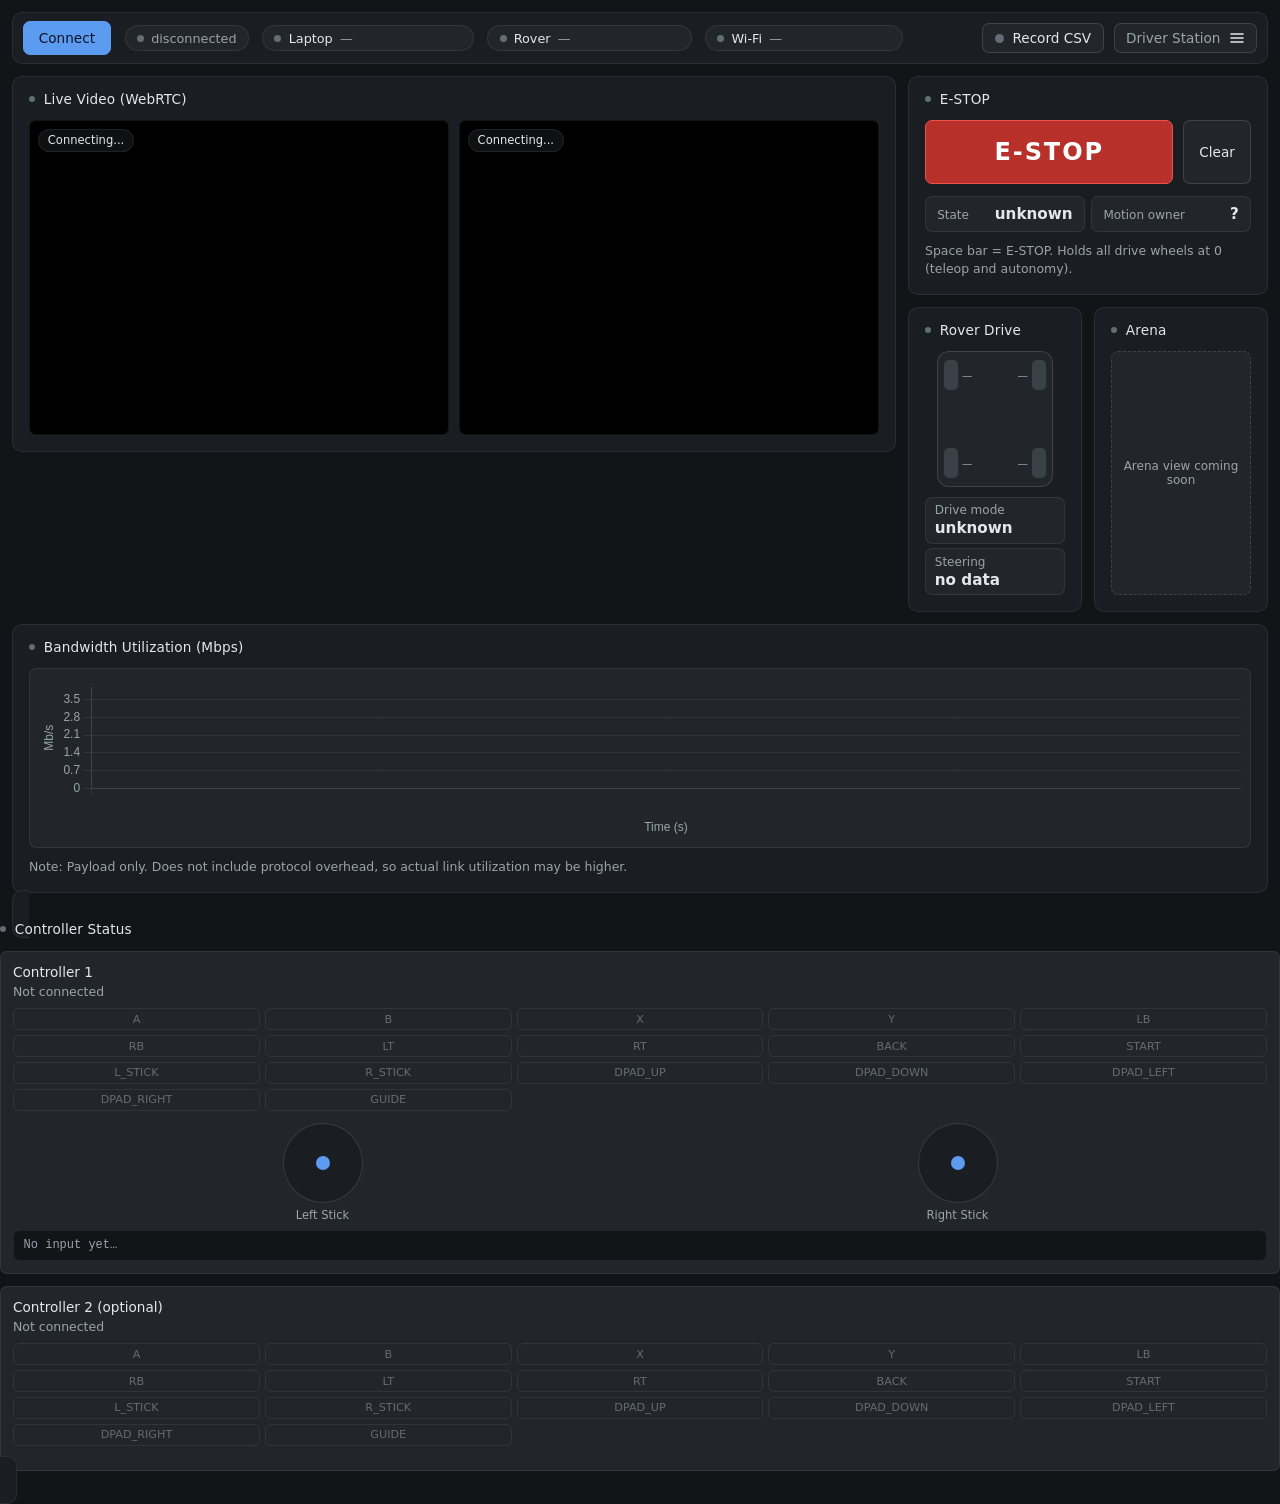
==== commit c42227a0: "add csv file, plot motor efficiency," ====
--- a/Laptop-Dashboard/web/index.html
+++ b/Laptop-Dashboard/web/index.html
@@ -33,12 +33,14 @@
       <section class="diag-summary">
         <div class="stat"><span class="stat-label">Drivetrain power</span><span id="drive-power">—</span></div>
         <div class="stat"><span class="stat-label">Drive bus voltage</span><span id="drive-bus-voltage">—</span></div>
+        <div class="stat" title="Total rotor mechanical power ÷ total battery-side power"><span class="stat-label">Drive efficiency</span><span id="drive-efficiency">—</span></div>
         <div class="stat"><span class="stat-label">Pi power</span><span id="pi-power">—</span></div>
         <div class="stat"><span class="stat-label">Pi input voltage</span><span id="pi-input-voltage">—</span></div>
       </section>
 
       <section class="diag-charts">
         <power-chart source="motors"></power-chart>
+        <power-chart source="efficiency"></power-chart>
         <power-chart source="pi"></power-chart>
       </section>
 
--- a/Laptop-Dashboard/web/style.css
+++ b/Laptop-Dashboard/web/style.css
@@ -152,6 +152,7 @@
    ------------------------------------------------------------ */
 .bar {
   display: flex;
+  flex-wrap: wrap;   /* narrow windows: record/menu buttons drop to a second line */
   gap: 0.85rem;
   align-items: center;
   margin: 0.75rem 0.75rem 0;
@@ -244,18 +245,53 @@
 .menu-list a[aria-current="page"] { color: var(--accent-bright); background: var(--accent-dim); }
 
 /* ------------------------------------------------------------
+   CSV record button (connection bar)
+   ------------------------------------------------------------ */
+record-button { flex: none; }
+
+/* Record + page menu stay together at the right, even when the bar wraps */
+.bar-actions { display: flex; align-items: center; gap: 0.6rem; margin-left: auto; }
+
+.rec-button {
+  display: inline-flex;
+  align-items: center;
+  gap: 0.5rem;
+  padding: 0.4rem 0.75rem;
+  font-variant-numeric: tabular-nums;
+}
+
+.rec-dot {
+  width: 9px;
+  height: 9px;
+  border-radius: 50%;
+  background: var(--text-faint);
+}
+
+.rec-button[data-state="recording"] {
+  color: var(--text);
+  border-color: rgba(240, 82, 75, 0.6);
+  background: rgba(240, 82, 75, 0.12);
+}
+.rec-button[data-state="recording"] .rec-dot {
+  background: var(--danger);
+  animation: rec-pulse 1.2s ease-in-out infinite;
+}
+
+@keyframes rec-pulse { 50% { opacity: 0.35; } }
+
+/* ------------------------------------------------------------
    Diagnostics page
    ------------------------------------------------------------ */
 .diag-summary {
   display: grid;
-  grid-template-columns: repeat(4, 1fr);
+  grid-template-columns: repeat(5, 1fr);
   gap: 0.75rem;
   padding: 0.75rem;
 }
 
 .diag-charts {
   display: grid;
-  grid-template-columns: minmax(0, 2fr) minmax(0, 1fr);
+  grid-template-columns: repeat(3, minmax(0, 1fr));
   gap: 0.75rem;
   padding: 0 0.75rem 0.75rem;
 }
@@ -267,6 +303,11 @@
   background: var(--surface-2);
   border: 1px solid var(--border);
   border-radius: var(--radius-sm);
+}
+
+@media (max-width: 1300px) {
+  .diag-summary { grid-template-columns: repeat(3, 1fr); }
+  .diag-charts { grid-template-columns: repeat(2, minmax(0, 1fr)); }
 }
 
 @media (max-width: 900px) {
